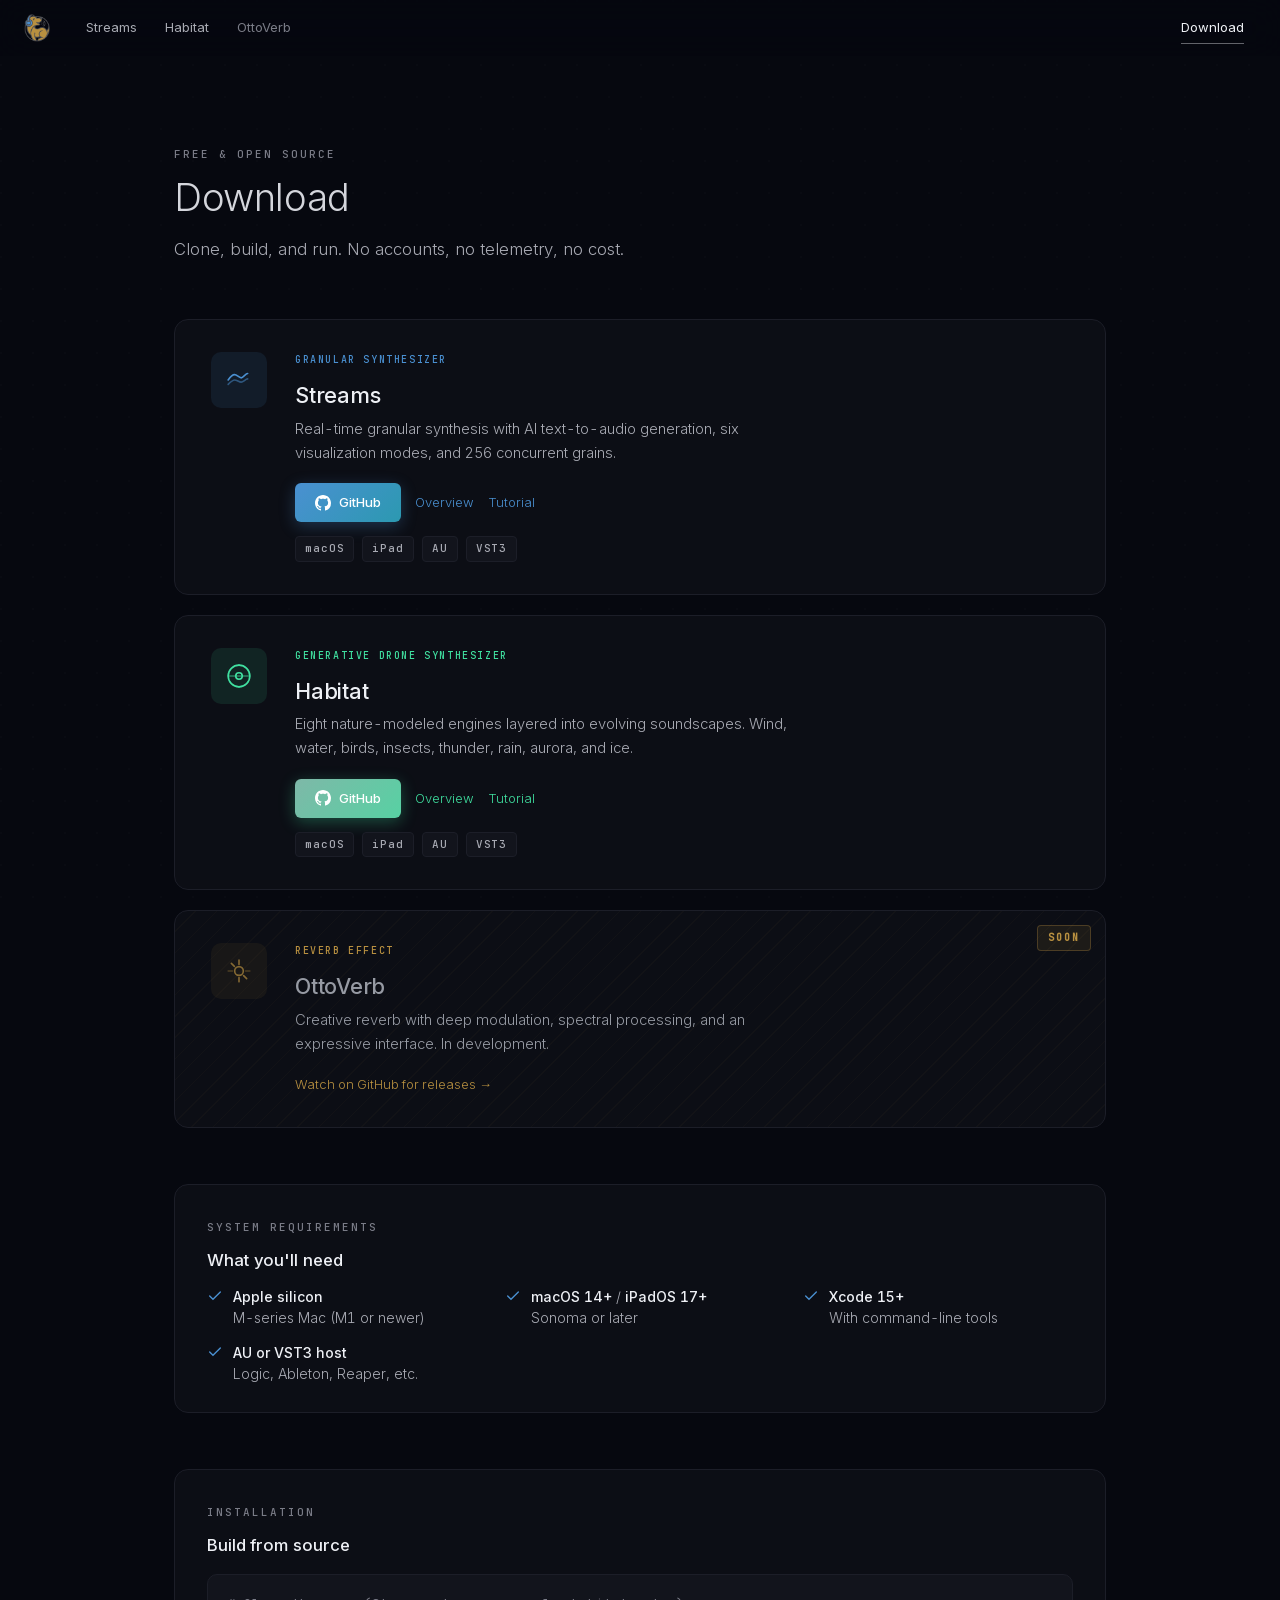
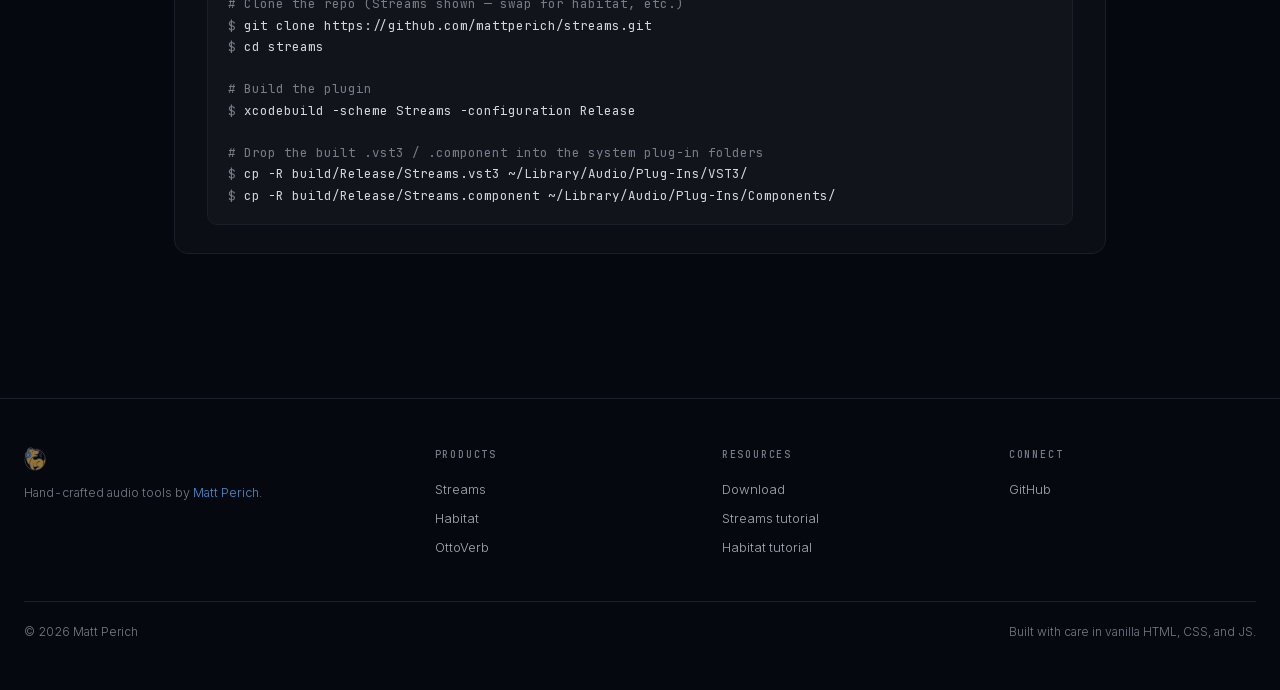
==== download.html @ bbe9a0de "Wire up Netlify deploy: config, sitemap, canonical URLs - netlify.toml: publish from repo root, no b" ====
<!DOCTYPE html>
<html lang="en">
<head>
<meta charset="UTF-8">
<meta name="viewport" content="width=device-width, initial-scale=1.0">
<title>Download — Otto Engineering</title>
<meta name="description" content="Download Streams, Habitat, and OttoVerb. Free and open source instruments and effects for macOS, iPad, AU, and VST3.">
<link rel="icon" type="image/svg+xml" href="otto-favicon.svg">
<meta name="theme-color" content="#06080f">
<link rel="canonical" href="https://ottoengineering.xyz/download">
<meta property="og:type" content="website">
<meta property="og:url" content="https://ottoengineering.xyz/download">
<meta property="og:site_name" content="Otto Engineering">
<meta property="og:title" content="Download — Otto Engineering">
<meta property="og:description" content="Free and open source. Clone, build, and run. Streams, Habitat, and OttoVerb for macOS, iPad, AU, and VST3.">
<meta property="og:image" content="https://ottoengineering.xyz/otto-logo.png">
<meta name="twitter:card" content="summary_large_image">
<meta name="twitter:title" content="Download — Otto Engineering">
<meta name="twitter:description" content="Free and open source. Clone, build, and run.">
<meta name="twitter:image" content="https://ottoengineering.xyz/otto-logo.png">
<link rel="preload" href="fonts/inter-latin-var.woff2" as="font" type="font/woff2" crossorigin>
<link rel="stylesheet" href="fonts.css">
<link rel="stylesheet" href="shared.css">
<style>
.download-section {
  padding: 140px 24px 80px;
  max-width: 980px;
  margin: 0 auto;
}

.download-grid {
  display: flex;
  flex-direction: column;
  gap: 20px;
  margin-top: 56px;
}

.download-card {
  position: relative;
  background: var(--surface);
  border: 1px solid var(--border);
  border-radius: var(--radius-lg);
  padding: 32px 36px;
  display: flex;
  align-items: flex-start;
  gap: 28px;
  transition: transform var(--dur-med) var(--ease-standard),
              border-color var(--dur-med) var(--ease-standard),
              box-shadow var(--dur-med) var(--ease-standard);
  overflow: hidden;
}

.download-card::before {
  content: '';
  position: absolute;
  inset: 0;
  border-radius: inherit;
  padding: 1px;
  background: linear-gradient(135deg, var(--dl-accent-dim, transparent), transparent 60%);
  -webkit-mask: linear-gradient(#000 0 0) content-box, linear-gradient(#000 0 0);
  -webkit-mask-composite: xor;
          mask-composite: exclude;
  opacity: 0;
  transition: opacity var(--dur-med) var(--ease-standard);
  pointer-events: none;
}

.download-card:hover:not(.coming-soon) {
  transform: translateY(-3px);
  border-color: var(--dl-accent-dim, rgba(74,144,209,0.3));
  box-shadow: 0 24px 60px -24px var(--dl-accent-dim, rgba(74,144,209,0.3));
}

.download-card:hover:not(.coming-soon)::before { opacity: 1; }

.download-card.streams  { --dl-accent: var(--streams);  --dl-accent-dim: var(--streams-dim);  --dl-accent-bg: var(--streams-soft);  --dl-btn-bg: linear-gradient(135deg, #4a90d1, #1a9e9e); }
.download-card.habitat  { --dl-accent: var(--habitat);  --dl-accent-dim: var(--habitat-dim);  --dl-accent-bg: var(--habitat-soft);  --dl-btn-bg: linear-gradient(135deg, #7eb8a8, #40e0a0); }
.download-card.ottoverb { --dl-accent: var(--ottoverb); --dl-accent-dim: var(--ottoverb-dim); --dl-accent-bg: var(--ottoverb-soft); --dl-btn-bg: linear-gradient(135deg, #b89040, #c8864a); }

.download-icon {
  width: 56px;
  height: 56px;
  border-radius: var(--radius-md);
  display: flex;
  align-items: center;
  justify-content: center;
  flex-shrink: 0;
  background: var(--dl-accent-bg, rgba(74,144,209,0.1));
  color: var(--dl-accent, var(--accent));
  transition: transform var(--dur-med) var(--ease-spring);
}

.download-card:hover:not(.coming-soon) .download-icon {
  transform: rotate(-4deg) scale(1.04);
}

.download-body {
  flex: 1;
  min-width: 0;
}

.download-body h3 {
  font-size: 1.35rem;
  font-weight: 500;
  color: var(--text-strong);
  margin-bottom: 4px;
  letter-spacing: -0.01em;
}

.download-body .app-type {
  font-family: 'JetBrains Mono', monospace;
  font-size: 10px;
  font-weight: 500;
  letter-spacing: 0.16em;
  text-transform: uppercase;
  color: var(--dl-accent, var(--accent));
  margin-bottom: 10px;
}

.download-body p {
  font-size: 0.92rem;
  color: var(--text-body);
  line-height: 1.65;
  margin-bottom: 18px;
  max-width: 58ch;
}

.download-links {
  display: flex;
  gap: 14px;
  flex-wrap: wrap;
  align-items: center;
}

.download-btn {
  display: inline-flex;
  align-items: center;
  gap: 8px;
  padding: 9px 20px;
  font-size: 13px;
  font-weight: 500;
  color: #fff;
  background: var(--dl-btn-bg, linear-gradient(135deg, var(--accent), var(--teal)));
  background-size: 180% 100%;
  background-position: 0% 0%;
  border: none;
  border-radius: var(--radius-sm);
  text-decoration: none;
  transition: transform var(--dur-fast) var(--ease-spring),
              background-position var(--dur-med) var(--ease-standard),
              box-shadow var(--dur-med) var(--ease-standard);
  box-shadow: 0 4px 16px var(--dl-accent-dim, var(--accent-glow));
}

.download-btn:hover {
  transform: translateY(-2px);
  background-position: 100% 0%;
  box-shadow: 0 8px 24px var(--dl-accent-dim, var(--accent-glow));
  text-decoration: none;
}

.download-btn:active { transform: translateY(0) scale(0.98); }

.download-btn svg {
  width: 16px;
  height: 16px;
  fill: currentColor;
}

.download-link {
  font-size: 13px;
  color: var(--dl-accent, var(--accent));
  text-decoration: none;
  position: relative;
  transition: color var(--dur-fast) var(--ease-standard);
}

.download-link::after {
  content: '';
  position: absolute;
  left: 0; right: 100%;
  bottom: -2px;
  height: 1px;
  background: currentColor;
  transition: right var(--dur-med) var(--ease-standard);
}

.download-link:hover { color: var(--text-heading); text-decoration: none; }
.download-link:hover::after { right: 0; }

.download-platforms {
  display: flex;
  gap: 8px;
  margin-top: 14px;
  flex-wrap: wrap;
}

.platform-tag {
  font-family: 'JetBrains Mono', monospace;
  font-size: 11px;
  font-weight: 500;
  letter-spacing: 0.08em;
  color: var(--text-body);
  background: var(--surface2);
  border: 1px solid var(--border);
  border-radius: 4px;
  padding: 3px 9px;
  transition: color var(--dur-fast), border-color var(--dur-fast), background var(--dur-fast);
}

.platform-tag:hover {
  color: var(--dl-accent, var(--text-strong));
  border-color: var(--dl-accent-dim, var(--border-strong));
  background: var(--dl-accent-bg);
}

/* Coming-soon treatment: diagonal stripes instead of flat opacity */
.download-card.coming-soon {
  background:
    var(--surface),
    repeating-linear-gradient(135deg, transparent 0 14px, rgba(184,144,64,0.04) 14px 15px);
  background:
    repeating-linear-gradient(135deg, transparent 0 14px, rgba(184,144,64,0.035) 14px 15px),
    var(--surface);
}

.download-card.coming-soon .download-body h3,
.download-card.coming-soon .download-body p { color: var(--text); }
.download-card.coming-soon .download-icon { opacity: 0.7; }

.soon-ribbon {
  position: absolute;
  top: 14px;
  right: 14px;
  font-family: 'JetBrains Mono', monospace;
  font-size: 10px;
  font-weight: 600;
  letter-spacing: 0.2em;
  color: var(--ottoverb);
  background: var(--ottoverb-soft);
  border: 1px solid var(--ottoverb-dim);
  border-radius: 4px;
  padding: 4px 10px;
}

/* System requirements + install sections */
.dl-callout {
  margin-top: 56px;
  padding: 28px 32px;
  background: var(--surface);
  border: 1px solid var(--border);
  border-radius: var(--radius-lg);
}

.dl-callout h2 {
  font-size: 1.05rem;
  font-weight: 500;
  color: var(--text-strong);
  margin-bottom: 12px;
  letter-spacing: -0.005em;
}

.dl-callout .eyebrow { margin-bottom: 10px; }

.req-list {
  display: grid;
  grid-template-columns: repeat(auto-fit, minmax(220px, 1fr));
  gap: 14px 28px;
  margin-top: 4px;
}

.req-item {
  display: flex;
  align-items: flex-start;
  gap: 10px;
  font-size: 0.88rem;
  color: var(--text-body);
  line-height: 1.5;
}

.req-item svg { flex-shrink: 0; width: 16px; height: 16px; margin-top: 2px; color: var(--accent); }
.req-item strong { color: var(--text-strong); font-weight: 500; }

.install-block {
  margin-top: 16px;
  font-family: 'JetBrains Mono', monospace;
  font-size: 12.5px;
  line-height: 1.7;
  color: var(--text-body);
  background: var(--surface2);
  border: 1px solid var(--border);
  border-radius: var(--radius-md);
  padding: 18px 20px;
  overflow-x: auto;
}

.install-block .prompt { color: var(--text-dim); user-select: none; }
.install-block .cmd { color: var(--text-heading); }
.install-block .comment { color: var(--text-dim); }

@media (max-width: 640px) {
  .download-section { padding: 110px 20px 64px; }
  .download-card { flex-direction: column; gap: 16px; padding: 24px; }
  .download-card:hover:not(.coming-soon) .download-icon { transform: none; }
  .soon-ribbon { top: 12px; right: 12px; font-size: 9px; }
  .dl-callout { padding: 22px 20px; }
}
</style>
</head>
<body>

<svg xmlns="http://www.w3.org/2000/svg" style="display:none" aria-hidden="true"><symbol id="github" viewBox="0 0 16 16"><path fill="currentColor" d="M8 0C3.58 0 0 3.58 0 8c0 3.54 2.29 6.53 5.47 7.59.4.07.55-.17.55-.38 0-.19-.01-.82-.01-1.49-2.01.37-2.53-.49-2.69-.94-.09-.23-.48-.94-.82-1.13-.28-.15-.68-.52-.01-.53.63-.01 1.08.58 1.23.82.72 1.21 1.87.87 2.33.66.07-.52.28-.87.51-1.07-1.78-.2-3.64-.89-3.64-3.95 0-.87.31-1.59.82-2.15-.08-.2-.36-1.02.08-2.12 0 0 .67-.21 2.2.82.64-.18 1.32-.27 2-.27.68 0 1.36.09 2 .27 1.53-1.04 2.2-.82 2.2-.82.44 1.1.16 1.92.08 2.12.51.56.82 1.27.82 2.15 0 3.07-1.87 3.75-3.65 3.95.29.25.54.73.54 1.48 0 1.07-.01 1.93-.01 2.2 0 .21.15.46.55.38A8.013 8.013 0 0016 8c0-4.42-3.58-8-8-8z"/></symbol></svg>

<a class="skip-link" href="#main">Skip to content</a>

<nav class="site-nav" aria-label="Primary">
  <a href="index.html" class="logo" aria-label="Otto Engineering home"><img src="otto-logo.png" alt=""></a>
  <div class="nav-links">
    <a href="streams-index.html">Streams</a>
    <a href="habitat-index.html">Habitat</a>
    <a href="#" tabindex="-1" aria-disabled="true">OttoVerb</a>
  </div>
  <div class="nav-right">
    <a href="download.html" class="active">Download</a>
  </div>
</nav>

<main id="main">

<div class="download-section">
  <span class="eyebrow reveal">Free &amp; open source</span>
  <h1 class="section-title reveal">Download</h1>
  <p class="section-desc reveal">Clone, build, and run. No accounts, no telemetry, no cost.</p>

  <div class="download-grid reveal reveal-stagger">

    <div class="download-card streams">
      <div class="download-icon">
        <svg width="26" height="26" viewBox="0 0 24 24" fill="none" stroke="currentColor" stroke-width="1.5" stroke-linecap="round"><path d="M2 12c2-3 4-5 6-5s4 3 6 3 4-4 6-4"/><path d="M2 16c2-2 4-4 6-4s4 2 6 2 4-3 6-3" opacity="0.5"/></svg>
      </div>
      <div class="download-body">
        <div class="app-type">Granular Synthesizer</div>
        <h3>Streams</h3>
        <p>Real-time granular synthesis with AI text-to-audio generation, six visualization modes, and 256 concurrent grains.</p>
        <div class="download-links">
          <a href="https://github.com/mattperich/streams" class="download-btn" rel="noopener">
            <svg viewBox="0 0 16 16" aria-hidden="true"><use href="#github"/></svg>
            GitHub
          </a>
          <a href="streams-index.html" class="download-link">Overview</a>
          <a href="streams-tutorial.html" class="download-link">Tutorial</a>
        </div>
        <div class="download-platforms">
          <span class="platform-tag" title="macOS 14 or later">macOS</span>
          <span class="platform-tag" title="iPadOS 17 or later">iPad</span>
          <span class="platform-tag" title="Audio Unit v3">AU</span>
          <span class="platform-tag" title="VST3 plug-in format">VST3</span>
        </div>
      </div>
    </div>

    <div class="download-card habitat">
      <div class="download-icon">
        <svg width="26" height="26" viewBox="0 0 24 24" fill="none" stroke="currentColor" stroke-width="1.5" stroke-linecap="round"><circle cx="12" cy="12" r="3"/><path d="M12 2a10 10 0 0 1 0 20"/><path d="M12 2a10 10 0 0 0 0 20"/><path d="M2 12h20" opacity="0.5"/></svg>
      </div>
      <div class="download-body">
        <div class="app-type">Generative Drone Synthesizer</div>
        <h3>Habitat</h3>
        <p>Eight nature-modeled engines layered into evolving soundscapes. Wind, water, birds, insects, thunder, rain, aurora, and ice.</p>
        <div class="download-links">
          <a href="https://github.com/mattperich/habitat" class="download-btn" rel="noopener">
            <svg viewBox="0 0 16 16" aria-hidden="true"><use href="#github"/></svg>
            GitHub
          </a>
          <a href="habitat-index.html" class="download-link">Overview</a>
          <a href="habitat-tutorial.html" class="download-link">Tutorial</a>
        </div>
        <div class="download-platforms">
          <span class="platform-tag" title="macOS 14 or later">macOS</span>
          <span class="platform-tag" title="iPadOS 17 or later">iPad</span>
          <span class="platform-tag" title="Audio Unit v3">AU</span>
          <span class="platform-tag" title="VST3 plug-in format">VST3</span>
        </div>
      </div>
    </div>

    <div class="download-card ottoverb coming-soon">
      <span class="soon-ribbon">SOON</span>
      <div class="download-icon">
        <svg width="26" height="26" viewBox="0 0 24 24" fill="none" stroke="currentColor" stroke-width="1.5" stroke-linecap="round"><path d="M12 2v4M12 18v4"/><path d="M4.93 4.93l2.83 2.83M16.24 16.24l2.83 2.83"/><path d="M2 12h4M18 12h4" opacity="0.5"/><circle cx="12" cy="12" r="4"/></svg>
      </div>
      <div class="download-body">
        <div class="app-type">Reverb Effect</div>
        <h3>OttoVerb</h3>
        <p>Creative reverb with deep modulation, spectral processing, and an expressive interface. In development.</p>
        <div class="download-links">
          <a href="https://github.com/mattperich" class="download-link" rel="noopener">Watch on GitHub for releases →</a>
        </div>
      </div>
    </div>

  </div>

  <div class="dl-callout reveal">
    <span class="eyebrow">System requirements</span>
    <h2>What you'll need</h2>
    <div class="req-list">
      <div class="req-item">
        <svg viewBox="0 0 24 24" fill="none" stroke="currentColor" stroke-width="2" stroke-linecap="round"><path d="M20 6 9 17l-5-5"/></svg>
        <div><strong>Apple silicon</strong><br>M-series Mac (M1 or newer)</div>
      </div>
      <div class="req-item">
        <svg viewBox="0 0 24 24" fill="none" stroke="currentColor" stroke-width="2" stroke-linecap="round"><path d="M20 6 9 17l-5-5"/></svg>
        <div><strong>macOS 14+</strong> / <strong>iPadOS 17+</strong><br>Sonoma or later</div>
      </div>
      <div class="req-item">
        <svg viewBox="0 0 24 24" fill="none" stroke="currentColor" stroke-width="2" stroke-linecap="round"><path d="M20 6 9 17l-5-5"/></svg>
        <div><strong>Xcode 15+</strong><br>With command-line tools</div>
      </div>
      <div class="req-item">
        <svg viewBox="0 0 24 24" fill="none" stroke="currentColor" stroke-width="2" stroke-linecap="round"><path d="M20 6 9 17l-5-5"/></svg>
        <div><strong>AU or VST3 host</strong><br>Logic, Ableton, Reaper, etc.</div>
      </div>
    </div>
  </div>

  <div class="dl-callout reveal">
    <span class="eyebrow">Installation</span>
    <h2>Build from source</h2>
    <div class="install-block">
      <div><span class="comment"># Clone the repo (Streams shown — swap for habitat, etc.)</span></div>
      <div><span class="prompt">$ </span><span class="cmd">git clone https://github.com/mattperich/streams.git</span></div>
      <div><span class="prompt">$ </span><span class="cmd">cd streams</span></div>
      <div>&nbsp;</div>
      <div><span class="comment"># Build the plugin</span></div>
      <div><span class="prompt">$ </span><span class="cmd">xcodebuild -scheme Streams -configuration Release</span></div>
      <div>&nbsp;</div>
      <div><span class="comment"># Drop the built .vst3 / .component into the system plug-in folders</span></div>
      <div><span class="prompt">$ </span><span class="cmd">cp -R build/Release/Streams.vst3 ~/Library/Audio/Plug-Ins/VST3/</span></div>
      <div><span class="prompt">$ </span><span class="cmd">cp -R build/Release/Streams.component ~/Library/Audio/Plug-Ins/Components/</span></div>
    </div>
  </div>
</div>

</main>

<footer class="site-footer">
  <div class="footer-inner">
    <div class="footer-brand">
      <a href="index.html" class="footer-logo" aria-label="Otto Engineering home"><img src="otto-logo.png" alt="" loading="lazy"></a>
      <p>Hand-crafted audio tools by <a href="https://github.com/mattperich" rel="noopener">Matt Perich</a>.</p>
    </div>
    <div class="footer-col">
      <h4>Products</h4>
      <a href="streams-index.html">Streams</a>
      <a href="habitat-index.html">Habitat</a>
      <a href="#" tabindex="-1" aria-disabled="true">OttoVerb</a>
    </div>
    <div class="footer-col">
      <h4>Resources</h4>
      <a href="download.html">Download</a>
      <a href="streams-tutorial.html">Streams tutorial</a>
      <a href="habitat-tutorial.html">Habitat tutorial</a>
    </div>
    <div class="footer-col">
      <h4>Connect</h4>
      <a href="https://github.com/mattperich" rel="noopener">GitHub</a>
    </div>
  </div>
  <div class="footer-bottom">
    <span>&copy; <span id="year"></span> Matt Perich</span>
    <span>Built with care in vanilla HTML, CSS, and JS.</span>
  </div>
</footer>

<script src="site.js" defer></script>
</body>
</html>
---- fonts.css ----
/* Self-hosted font subsets (latin). Variable fonts — one file per family. */

@font-face {
  font-family: 'Inter';
  font-style: normal;
  font-weight: 300 700;
  font-display: swap;
  src: url('fonts/inter-latin-var.woff2') format('woff2');
  unicode-range: U+0000-00FF, U+0131, U+0152-0153, U+02BB-02BC, U+02C6, U+02DA, U+02DC, U+0304, U+0308, U+0329, U+2000-206F, U+20AC, U+2122, U+2191, U+2193, U+2212, U+2215, U+FEFF, U+FFFD;
}

@font-face {
  font-family: 'JetBrains Mono';
  font-style: normal;
  font-weight: 400 500;
  font-display: swap;
  src: url('fonts/jetbrainsmono-latin-var.woff2') format('woff2');
  unicode-range: U+0000-00FF, U+0131, U+0152-0153, U+02BB-02BC, U+02C6, U+02DA, U+02DC, U+0304, U+0308, U+0329, U+2000-206F, U+20AC, U+2122, U+2191, U+2193, U+2212, U+2215, U+FEFF, U+FFFD;
}
---- shared.css ----
/* ═══════════════════════════════════════════════════════════
   Otto Engineering — Shared Design System
   ═══════════════════════════════════════════════════════════ */

*, *::before, *::after { margin: 0; padding: 0; box-sizing: border-box; }

:root {
  /* Surfaces & background */
  --bg:             #06080f;
  --surface:        #0c0e15;
  --surface-raised: #11131c;
  --surface2:       #12141c;
  --border:         #1c1e28;
  --border-strong:  #2a2d3a;
  --border-focus:   #6ea8dc;

  /* Text — tuned for WCAG AA against --bg */
  --text-strong:   #eef0f5;   /* hero text, marquee numbers */
  --text-heading:  #d4d6dc;   /* h1–h4 */
  --text-body:     #a8aab3;   /* paragraphs, nav */
  --text:          #969aa3;   /* secondary text (AA on --bg) */
  --text-dim:      #7a7c87;   /* metadata, captions (AA on --bg) */

  /* Brand accents (preserved) */
  --accent:        #4a90d1;
  --accent-glow:   rgba(74, 144, 209, 0.28);
  --accent-soft:   rgba(74, 144, 209, 0.10);
  --teal:          #1a9e9e;
  --teal-glow:     rgba(26, 158, 158, 0.22);
  --warm:          #c8864a;
  --warm-glow:     rgba(200, 134, 74, 0.18);
  --amber:         #b89040;
  --amber-glow:    rgba(184, 144, 64, 0.18);
  --red:           #c84646;
  --red-glow:      rgba(200, 70, 70, 0.18);

  /* Per-app accents (consumed by pages) */
  --streams:       #4a90d1;
  --streams-dim:   rgba(74, 144, 209, 0.30);
  --streams-soft:  rgba(74, 144, 209, 0.10);
  --habitat:       #40e0a0;
  --habitat-dim:   rgba(64, 224, 160, 0.30);
  --habitat-soft:  rgba(64, 224, 160, 0.10);
  --ottoverb:      #b89040;
  --ottoverb-dim:  rgba(184, 144, 64, 0.30);
  --ottoverb-soft: rgba(184, 144, 64, 0.10);

  /* Spacing scale */
  --space-1:   4px;
  --space-2:   8px;
  --space-3:  12px;
  --space-4:  16px;
  --space-5:  20px;
  --space-6:  24px;
  --space-8:  32px;
  --space-10: 40px;
  --space-12: 48px;
  --space-16: 64px;
  --space-20: 80px;
  --space-24: 96px;
  --space-32: 128px;

  /* Radius */
  --radius-sm: 6px;
  --radius-md: 10px;
  --radius-lg: 14px;
  --radius-xl: 20px;
  --radius-pill: 999px;

  /* Shadows */
  --shadow-sm: 0 1px 2px rgba(0, 0, 0, 0.35);
  --shadow-lg: 0 12px 36px rgba(0, 0, 0, 0.55);

  /* Motion */
  --ease-standard: cubic-bezier(0.16, 1, 0.3, 1);
  --ease-spring:   cubic-bezier(0.34, 1.56, 0.64, 1);
  --ease-out:      cubic-bezier(0.22, 1, 0.36, 1);
  --ease-in-out:   cubic-bezier(0.65, 0, 0.35, 1);
  --dur-fast:   180ms;
  --dur-med:    320ms;
  --dur-slow:   560ms;

  /* Typography scale */
  --fs-xs:   clamp(0.72rem, 0.70rem + 0.1vw, 0.78rem);
  --fs-sm:   clamp(0.82rem, 0.78rem + 0.2vw, 0.92rem);
  --fs-base: clamp(0.95rem, 0.90rem + 0.25vw, 1.05rem);
  --fs-2xl:  clamp(1.6rem, 1.30rem + 1.5vw, 2.4rem);
  --fs-4xl:  clamp(3rem, 2.20rem + 4vw, 6rem);

  /* Layout */
  --container-max: 1240px;
}

html {
  color-scheme: dark;
  scroll-behavior: smooth;
  -webkit-font-smoothing: antialiased;
  text-rendering: optimizeLegibility;
}

body {
  font-family: 'Inter', -apple-system, BlinkMacSystemFont, sans-serif;
  font-feature-settings: "ss01", "cv11", "tnum";
  background: var(--bg);
  color: var(--text-body);
  line-height: 1.6;
  font-weight: 300;
  overflow-x: hidden;
  min-height: 100vh;
}

/* Subtle texture — faint grid of dots that sits beneath content,
   adds just enough surface texture to avoid feeling flat. */
body::before {
  content: "";
  position: fixed;
  inset: 0;
  background-image: radial-gradient(circle at 1px 1px, rgba(255, 255, 255, 0.015) 1px, transparent 0);
  background-size: 32px 32px;
  pointer-events: none;
  z-index: 0;
}

::selection {
  background: var(--accent-glow);
  color: var(--text-strong);
}

a {
  color: var(--accent);
  text-decoration: none;
  transition: color var(--dur-fast) var(--ease-standard);
}
@media (hover: hover) {
  a:hover { text-decoration: underline; }
}

:focus { outline: none; }
:focus-visible {
  outline: 2px solid var(--border-focus);
  outline-offset: 3px;
  border-radius: 4px;
}

img, svg { display: block; max-width: 100%; }

button {
  appearance: none;
  -webkit-appearance: none;
  background: none;
  border: 0;
  color: inherit;
  font: inherit;
  padding: 0;
  cursor: pointer;
}

/* ── Skip link ───────────────────────────────────────────── */

.skip-link {
  position: fixed;
  top: -100px;
  left: 16px;
  z-index: 200;
  padding: 10px 18px;
  background: var(--surface-raised);
  color: var(--text-strong);
  border: 1px solid var(--border-strong);
  border-radius: var(--radius-md);
  font-size: var(--fs-sm);
  transition: top var(--dur-fast) var(--ease-standard);
  text-decoration: none;
}
.skip-link:focus-visible {
  top: 12px;
  text-decoration: none;
}

/* ── Site Nav ────────────────────────────────────────────── */

.site-nav {
  position: fixed;
  top: 0; left: 0; right: 0;
  height: 56px;
  z-index: 100;
  background: rgba(6, 8, 15, 0.72);
  backdrop-filter: blur(16px) saturate(1.4);
  -webkit-backdrop-filter: blur(16px) saturate(1.4);
  border-bottom: 1px solid transparent;
  padding: 0 24px;
  display: flex;
  align-items: center;
  gap: 24px;
  transition: background var(--dur-med) var(--ease-standard),
              border-color var(--dur-med) var(--ease-standard);
}

.site-nav.scrolled {
  background: rgba(6, 8, 15, 0.88);
  border-bottom-color: var(--border);
}

.site-nav .logo {
  display: flex;
  align-items: center;
  text-decoration: none;
  transition: filter var(--dur-med) var(--ease-standard),
              transform var(--dur-med) var(--ease-spring);
}

.site-nav .logo img {
  height: 28px;
  width: auto;
}

.site-nav .logo:hover {
  filter: drop-shadow(0 0 14px var(--accent-glow));
  transform: scale(1.04);
}

.site-nav .nav-links {
  display: flex;
  align-items: center;
  gap: 4px;
}

.site-nav .nav-links a,
.site-nav .nav-right a {
  font-size: 13px;
  font-weight: 400;
  color: var(--text-body);
  text-decoration: none;
  padding: 8px 12px;
  border-radius: var(--radius-sm);
  position: relative;
  transition: color var(--dur-fast) var(--ease-standard),
              background var(--dur-fast) var(--ease-standard);
}

.site-nav .nav-links a:hover,
.site-nav .nav-right a:hover {
  color: var(--text-strong);
  background: rgba(255, 255, 255, 0.03);
  text-decoration: none;
}

.site-nav .nav-links a.active,
.site-nav .nav-right a.active {
  color: var(--text-strong);
}

.site-nav .nav-links a.active::after,
.site-nav .nav-right a.active::after {
  content: "";
  position: absolute;
  left: 12px;
  right: 12px;
  bottom: 2px;
  height: 1px;
  background: currentColor;
  opacity: 0.4;
}

.site-nav a[aria-disabled="true"],
.site-footer a[aria-disabled="true"] {
  color: var(--text-dim);
  pointer-events: none;
  cursor: default;
}

.site-nav .nav-right {
  display: flex;
  align-items: center;
  gap: 4px;
  margin-left: auto;
}

/* ── Section Layout ──────────────────────────────────────── */

section {
  padding: var(--space-24) var(--space-6);
  max-width: var(--container-max);
  margin: 0 auto;
  position: relative;
  z-index: 1;
}

.section-title {
  font-size: var(--fs-2xl);
  font-weight: 300;
  color: var(--text-heading);
  letter-spacing: -0.01em;
  margin-bottom: var(--space-4);
  line-height: 1.12;
}

.section-desc {
  font-size: var(--fs-base);
  color: var(--text-body);
  max-width: 640px;
  line-height: 1.7;
  font-weight: 300;
}

/* Eyebrow / kicker above section titles */
.eyebrow {
  font-family: 'JetBrains Mono', monospace;
  font-size: 11px;
  font-weight: 500;
  letter-spacing: 0.18em;
  text-transform: uppercase;
  color: var(--text-dim);
  margin-bottom: var(--space-3);
  display: inline-block;
}

/* ── Buttons ─────────────────────────────────────────────── */

.btn-primary,
.btn-ghost {
  display: inline-flex;
  align-items: center;
  gap: 10px;
  padding: 14px 28px;
  font-weight: 500;
  font-size: 14px;
  letter-spacing: 0.01em;
  border: none;
  border-radius: var(--radius-md);
  cursor: pointer;
  text-decoration: none;
  position: relative;
  transition: transform var(--dur-med) var(--ease-spring),
              box-shadow var(--dur-med) var(--ease-standard),
              background-position var(--dur-slow) var(--ease-standard);
  will-change: transform;
}

.btn-primary {
  color: #fff;
  background: linear-gradient(135deg, var(--accent) 0%, var(--teal) 50%, var(--accent) 100%);
  background-size: 200% 100%;
  background-position: 0% 50%;
  box-shadow: 0 6px 24px var(--accent-glow), inset 0 1px 0 rgba(255, 255, 255, 0.12);
}

.btn-primary:hover {
  transform: translateY(-2px);
  box-shadow: 0 12px 40px var(--accent-glow), inset 0 1px 0 rgba(255, 255, 255, 0.18);
  background-position: 100% 50%;
  text-decoration: none;
}

.btn-primary:active {
  transform: translateY(0) scale(0.98);
  transition-duration: 80ms;
}

.btn-primary svg {
  width: 16px;
  height: 16px;
  fill: currentColor;
  transition: transform var(--dur-fast) var(--ease-spring);
}

.btn-primary:hover svg { transform: translateX(2px); }

.btn-ghost {
  color: var(--text-heading);
  background: transparent;
  border: 1px solid var(--border-strong);
}

.btn-ghost:hover {
  color: var(--text-strong);
  border-color: var(--text-body);
  background: rgba(255, 255, 255, 0.02);
  transform: translateY(-1px);
  text-decoration: none;
}

.btn-ghost:active { transform: translateY(0) scale(0.98); }

/* ── Feature Cards ───────────────────────────────────────── */

.feature-card {
  position: relative;
  background: var(--surface);
  border: 1px solid var(--border);
  border-radius: var(--radius-lg);
  padding: 28px;
  transition: border-color var(--dur-med) var(--ease-standard),
              transform var(--dur-med) var(--ease-spring),
              box-shadow var(--dur-med) var(--ease-standard),
              background var(--dur-med) var(--ease-standard);
}

.feature-card::before {
  content: "";
  position: absolute;
  inset: 0;
  border-radius: inherit;
  padding: 1px;
  background: linear-gradient(135deg, var(--accent-soft), transparent 60%);
  -webkit-mask: linear-gradient(#000 0 0) content-box, linear-gradient(#000 0 0);
  -webkit-mask-composite: xor;
          mask-composite: exclude;
  opacity: 0;
  transition: opacity var(--dur-med) var(--ease-standard);
  pointer-events: none;
}

@media (hover: hover) {
  .feature-card:hover {
    border-color: var(--border-strong);
    transform: translateY(-6px);
    background: var(--surface-raised);
    box-shadow: var(--shadow-lg);
  }
  .feature-card:hover::before { opacity: 1; }
}

.feature-card h3 {
  font-size: 1.05rem;
  font-weight: 500;
  color: var(--text-heading);
  margin-bottom: 10px;
  letter-spacing: -0.005em;
}

.feature-card p {
  font-size: 0.90rem;
  color: var(--text-body);
  line-height: 1.65;
}

/* ── Platform / metadata tags ────────────────────────────── */

.tag {
  display: inline-flex;
  align-items: center;
  font-family: 'JetBrains Mono', monospace;
  font-size: 10px;
  font-weight: 500;
  letter-spacing: 0.12em;
  text-transform: uppercase;
  color: var(--text-dim);
  border: 1px solid var(--border);
  border-radius: var(--radius-sm);
  padding: 4px 10px;
  background: rgba(255, 255, 255, 0.02);
}

/* ── Footer ──────────────────────────────────────────────── */

.site-footer {
  position: relative;
  z-index: 1;
  border-top: 1px solid var(--border);
  padding: var(--space-12) var(--space-6);
  margin-top: var(--space-16);
}

.site-footer .footer-inner {
  max-width: var(--container-max);
  margin: 0 auto;
  display: grid;
  grid-template-columns: 1.5fr 1fr 1fr 1fr;
  gap: var(--space-10);
  align-items: start;
}

.site-footer .footer-brand {
  display: flex;
  flex-direction: column;
  align-items: flex-start;
  gap: var(--space-3);
}

.site-footer .footer-brand img {
  height: 24px;
  width: auto;
  opacity: 0.8;
}

.site-footer .footer-logo {
  display: inline-flex;
  align-items: center;
  text-decoration: none;
  transition: filter var(--dur-med) var(--ease-standard);
}

.site-footer .footer-logo img {
  height: 24px;
  width: auto;
  opacity: 0.8;
  transition: opacity var(--dur-med) var(--ease-standard);
}

.site-footer .footer-logo:hover img {
  opacity: 1;
  filter: drop-shadow(0 0 12px var(--accent-glow));
}

.site-footer .footer-brand p {
  font-size: var(--fs-xs);
  color: var(--text-dim);
  line-height: 1.6;
  max-width: 260px;
}

.site-footer .footer-col h4 {
  font-family: 'JetBrains Mono', monospace;
  font-size: 10px;
  font-weight: 500;
  letter-spacing: 0.18em;
  text-transform: uppercase;
  color: var(--text-dim);
  margin-bottom: var(--space-3);
}

.site-footer .footer-col a {
  display: block;
  font-size: 13px;
  color: var(--text-body);
  padding: 4px 0;
  text-decoration: none;
  transition: color var(--dur-fast) var(--ease-standard);
}

.site-footer .footer-col a:hover {
  color: var(--text-strong);
  text-decoration: none;
}

.site-footer .footer-bottom {
  max-width: var(--container-max);
  margin: var(--space-10) auto 0;
  padding-top: var(--space-5);
  border-top: 1px solid var(--border);
  display: flex;
  justify-content: space-between;
  align-items: center;
  font-size: 12px;
  color: var(--text-dim);
  flex-wrap: wrap;
  gap: var(--space-4);
}

.site-footer .footer-bottom a {
  color: var(--text-body);
}

.site-footer .footer-bottom a:hover { color: var(--text-strong); text-decoration: none; }

.site-footer .icon-link {
  display: inline-flex;
  align-items: center;
  justify-content: center;
  width: 32px;
  height: 32px;
  border-radius: var(--radius-md);
  border: 1px solid var(--border);
  color: var(--text-body);
  transition: color var(--dur-fast) var(--ease-standard),
              border-color var(--dur-fast) var(--ease-standard),
              background var(--dur-fast) var(--ease-standard),
              transform var(--dur-fast) var(--ease-standard);
}

.site-footer .icon-link:hover {
  color: var(--text-strong);
  border-color: var(--border-strong);
  background: rgba(255, 255, 255, 0.03);
  transform: translateY(-1px);
  text-decoration: none;
}

.site-footer .icon-link svg {
  width: 16px;
  height: 16px;
  fill: currentColor;
}

/* ── Fade-in Reveal ──────────────────────────────────────── */

.reveal {
  opacity: 0;
  transform: translateY(20px);
  transition: opacity var(--dur-slow) var(--ease-out),
              transform var(--dur-slow) var(--ease-out);
}

.reveal.visible {
  opacity: 1;
  transform: translateY(0);
}

/* Stagger children on cascading reveals. */
.reveal-stagger > * {
  opacity: 0;
  transform: translateY(20px);
  transition: opacity var(--dur-slow) var(--ease-out),
              transform var(--dur-slow) var(--ease-out);
}
.reveal-stagger.visible > *:nth-child(1) { transition-delay: 0ms;   }
.reveal-stagger.visible > *:nth-child(2) { transition-delay: 60ms;  }
.reveal-stagger.visible > *:nth-child(3) { transition-delay: 120ms; }
.reveal-stagger.visible > *:nth-child(4) { transition-delay: 180ms; }
.reveal-stagger.visible > *:nth-child(5) { transition-delay: 240ms; }
.reveal-stagger.visible > *:nth-child(6) { transition-delay: 300ms; }
.reveal-stagger.visible > *:nth-child(7) { transition-delay: 360ms; }
.reveal-stagger.visible > *:nth-child(8) { transition-delay: 420ms; }
.reveal-stagger.visible > * {
  opacity: 1;
  transform: translateY(0);
}

/* ── Scroll indicator (hero bottom chevron) ──────────────── */

.scroll-indicator {
  position: absolute;
  bottom: 32px;
  left: 50%;
  transform: translateX(-50%);
  display: flex;
  flex-direction: column;
  align-items: center;
  gap: 6px;
  color: var(--text-dim);
  font-family: 'JetBrains Mono', monospace;
  font-size: 10px;
  letter-spacing: 0.2em;
  text-transform: uppercase;
  z-index: 3;
  pointer-events: none;
  animation: scroll-fade-in 1.6s var(--ease-out) 0.6s both;
}

.scroll-indicator .chevron {
  width: 14px;
  height: 14px;
  border-right: 1px solid currentColor;
  border-bottom: 1px solid currentColor;
  transform: rotate(45deg);
  animation: scroll-bob 2.4s ease-in-out infinite;
}

@keyframes scroll-fade-in {
  from { opacity: 0; transform: translate(-50%, 10px); }
  to   { opacity: 1; transform: translate(-50%, 0); }
}

@keyframes scroll-bob {
  0%, 100% { transform: rotate(45deg) translate(0, 0); opacity: 0.5; }
  50%      { transform: rotate(45deg) translate(3px, 3px); opacity: 1; }
}

/* Opacity is driven by JS (scroll-linked inline style) for a smooth,
   finger-matched fade. See each page's nav-scroll IIFE. */

/* ── Canvas pause control ────────────────────────────────── */

.canvas-pause {
  position: absolute;
  bottom: 16px;
  right: 16px;
  width: 36px;
  height: 36px;
  border-radius: var(--radius-md);
  border: 1px solid var(--border);
  background: rgba(6, 8, 15, 0.6);
  backdrop-filter: blur(8px);
  color: var(--text-body);
  display: flex;
  align-items: center;
  justify-content: center;
  cursor: pointer;
  opacity: 0;
  visibility: hidden;
  pointer-events: none;
  transition: opacity var(--dur-med) var(--ease-standard),
              visibility 0s linear var(--dur-med),
              color var(--dur-fast) var(--ease-standard),
              transform var(--dur-fast) var(--ease-spring);
  z-index: 3;
}

.hero:hover .canvas-pause,
.canvas-pause:focus-visible {
  opacity: 0.85;
  visibility: visible;
  pointer-events: auto;
  transition-delay: 0s;
}

.canvas-pause:hover {
  color: var(--text-strong);
  transform: scale(1.05);
}

.canvas-pause svg { width: 14px; height: 14px; fill: currentColor; }

/* Off-screen rendering skip was here; removed because Safari briefly paints
   the intrinsic-size placeholder as a white box on cold load. */
.cv-auto { /* intentionally empty — class retained so HTML markup still matches */ }

/* ── Reduced motion ──────────────────────────────────────── */

@media (prefers-reduced-motion: reduce) {
  html { scroll-behavior: auto; }
  *,
  *::before,
  *::after {
    animation-duration: 0.001ms !important;
    animation-iteration-count: 1 !important;
    transition-duration: 0.001ms !important;
    scroll-behavior: auto !important;
  }
  .reveal,
  .reveal-stagger > * {
    opacity: 1 !important;
    transform: none !important;
  }
  .scroll-indicator { display: none; }
}

/* ── Responsive ──────────────────────────────────────────── */

@media (max-width: 1280px) {
  section { padding: var(--space-20) var(--space-6); }
}

@media (max-width: 1024px) {
  section { padding: var(--space-20) var(--space-5); }
  .site-footer .footer-inner { grid-template-columns: 1.5fr 1fr 1fr; }
  .site-footer .footer-inner .footer-col:last-child { grid-column: 1 / -1; }
}

@media (max-width: 768px) {
  section { padding: var(--space-16) var(--space-5); }
  .site-nav {
    height: 52px;
    padding: 0 16px;
    gap: 12px;
  }
  .site-nav .logo img { height: 24px; }
  .site-nav .nav-links { gap: 0; }
  .site-nav .nav-links a,
  .site-nav .nav-right a { font-size: 12px; padding: 10px 12px; }
  .site-footer .footer-inner {
    grid-template-columns: 1fr 1fr;
    gap: var(--space-8);
  }
  .site-footer .footer-brand { grid-column: 1 / -1; }
  .site-footer .footer-bottom { flex-direction: column-reverse; align-items: flex-start; }
}

@media (max-width: 480px) {
  section { padding: var(--space-12) var(--space-4); }
  .site-nav { gap: 8px; padding: 0 12px; }
  .site-nav .nav-links {
    overflow-x: auto;
    scrollbar-width: none;
    -ms-overflow-style: none;
  }
  .site-nav .nav-links::-webkit-scrollbar { display: none; }
  .site-nav .nav-right { gap: 0; }
  .site-nav .nav-right a { padding: 10px 10px; }
  .btn-primary, .btn-ghost { padding: 12px 22px; font-size: 13px; }
  .site-footer { padding: var(--space-10) var(--space-4); }
  .site-footer .footer-inner { grid-template-columns: 1fr; }
}
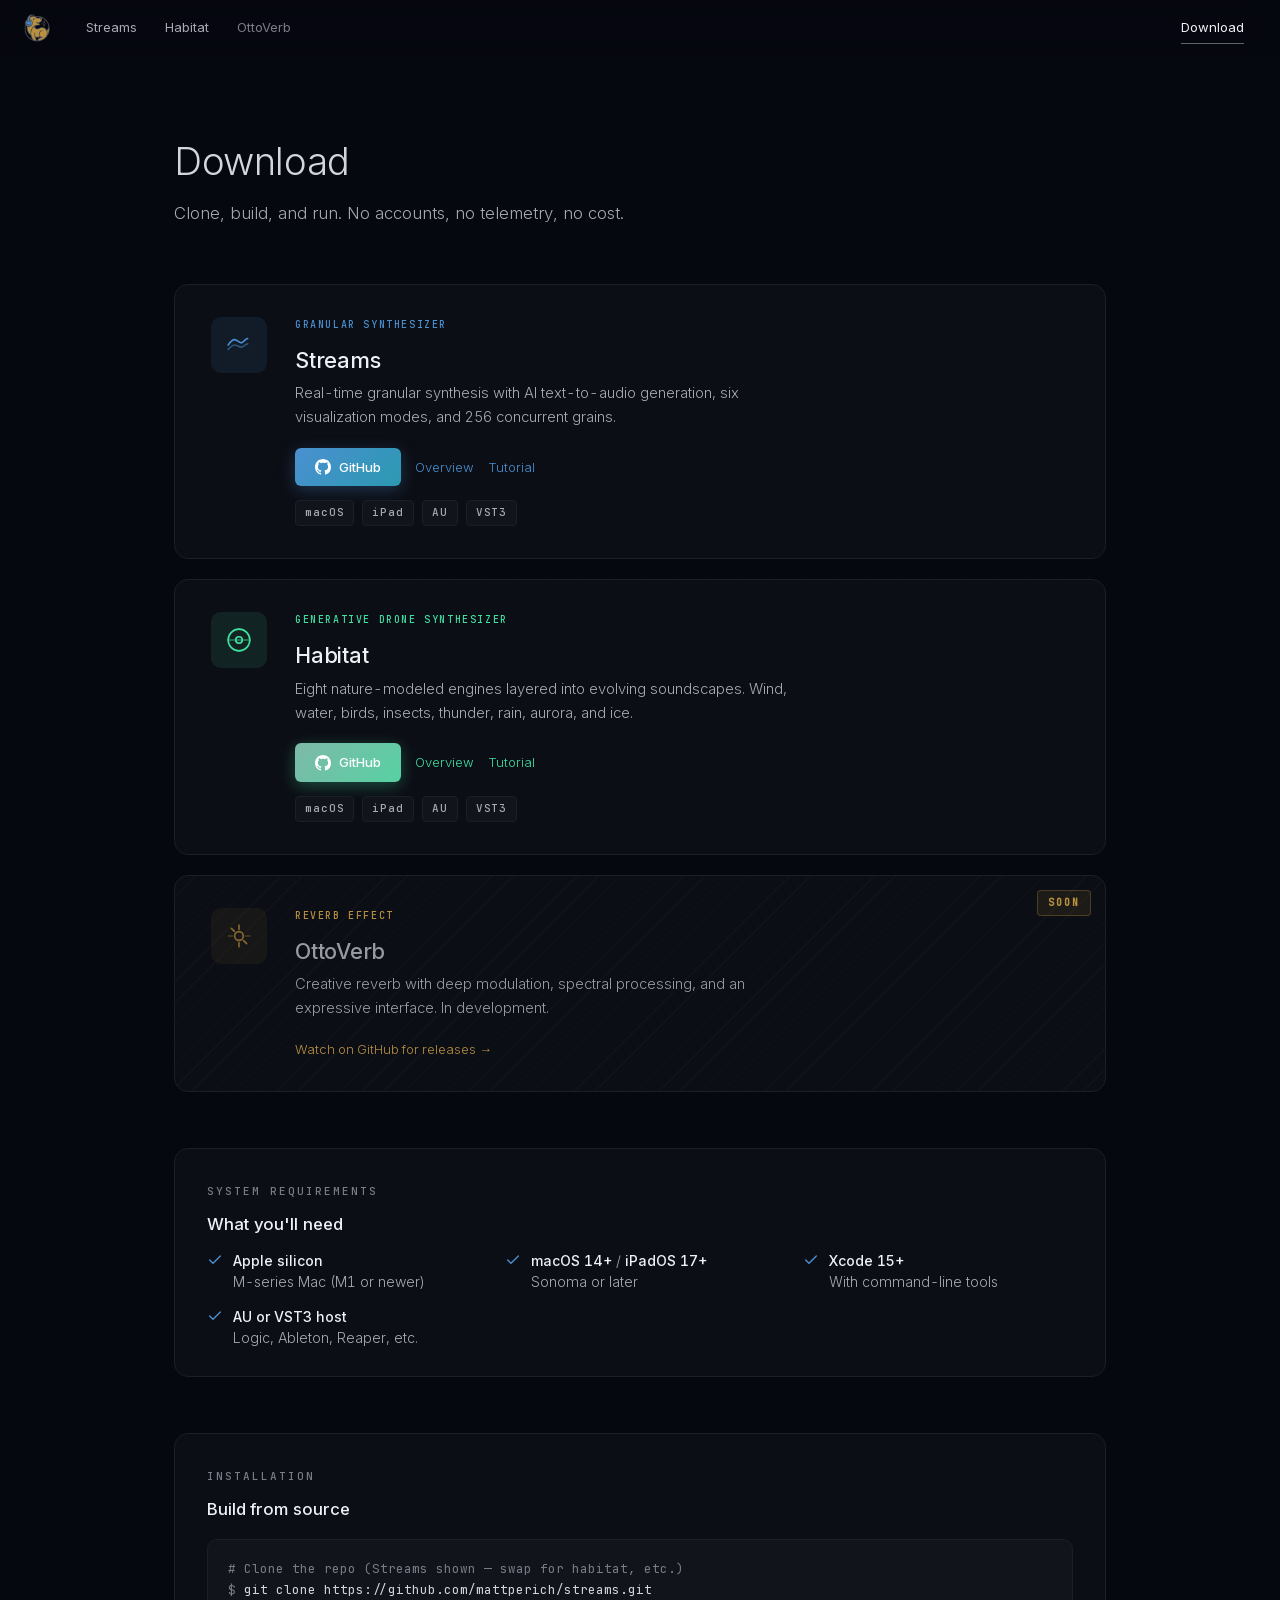
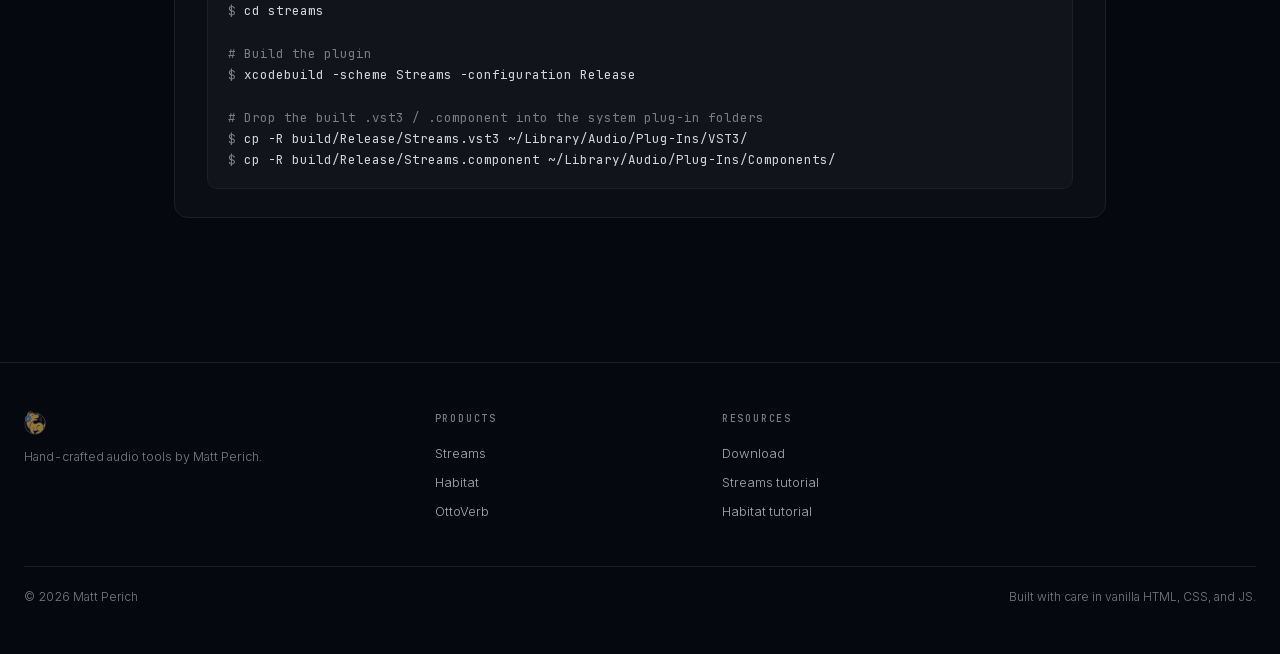
==== commit 4db82e49: "Route code access through download.html only; drop open-source framing Remove every github.com link " ====
--- a/download.html
+++ b/download.html
@@ -4,7 +4,7 @@
 <meta charset="UTF-8">
 <meta name="viewport" content="width=device-width, initial-scale=1.0">
 <title>Download — Otto Engineering</title>
-<meta name="description" content="Download Streams, Habitat, and OttoVerb. Free and open source instruments and effects for macOS, iPad, AU, and VST3.">
+<meta name="description" content="Download Streams, Habitat, and OttoVerb — instruments and effects for macOS, iPad, AU, and VST3.">
 <link rel="icon" type="image/svg+xml" href="otto-favicon.svg">
 <meta name="theme-color" content="#06080f">
 <link rel="canonical" href="https://ottoengineering.xyz/download">
@@ -12,11 +12,11 @@
 <meta property="og:url" content="https://ottoengineering.xyz/download">
 <meta property="og:site_name" content="Otto Engineering">
 <meta property="og:title" content="Download — Otto Engineering">
-<meta property="og:description" content="Free and open source. Clone, build, and run. Streams, Habitat, and OttoVerb for macOS, iPad, AU, and VST3.">
+<meta property="og:description" content="Clone, build, and run. Streams, Habitat, and OttoVerb for macOS, iPad, AU, and VST3.">
 <meta property="og:image" content="https://ottoengineering.xyz/otto-logo.png">
 <meta name="twitter:card" content="summary_large_image">
 <meta name="twitter:title" content="Download — Otto Engineering">
-<meta name="twitter:description" content="Free and open source. Clone, build, and run.">
+<meta name="twitter:description" content="Clone, build, and run.">
 <meta name="twitter:image" content="https://ottoengineering.xyz/otto-logo.png">
 <link rel="preload" href="fonts/inter-latin-var.woff2" as="font" type="font/woff2" crossorigin>
 <link rel="stylesheet" href="fonts.css">
@@ -316,8 +316,8 @@
 <nav class="site-nav" aria-label="Primary">
   <a href="index.html" class="logo" aria-label="Otto Engineering home"><img src="otto-logo.png" alt=""></a>
   <div class="nav-links">
-    <a href="streams-index.html">Streams</a>
-    <a href="habitat-index.html">Habitat</a>
+    <a href="streams.html">Streams</a>
+    <a href="habitat.html">Habitat</a>
     <a href="#" tabindex="-1" aria-disabled="true">OttoVerb</a>
   </div>
   <div class="nav-right">
@@ -328,7 +328,6 @@
 <main id="main">
 
 <div class="download-section">
-  <span class="eyebrow reveal">Free &amp; open source</span>
   <h1 class="section-title reveal">Download</h1>
   <p class="section-desc reveal">Clone, build, and run. No accounts, no telemetry, no cost.</p>
 
@@ -347,7 +346,7 @@
             <svg viewBox="0 0 16 16" aria-hidden="true"><use href="#github"/></svg>
             GitHub
           </a>
-          <a href="streams-index.html" class="download-link">Overview</a>
+          <a href="streams.html" class="download-link">Overview</a>
           <a href="streams-tutorial.html" class="download-link">Tutorial</a>
         </div>
         <div class="download-platforms">
@@ -372,7 +371,7 @@
             <svg viewBox="0 0 16 16" aria-hidden="true"><use href="#github"/></svg>
             GitHub
           </a>
-          <a href="habitat-index.html" class="download-link">Overview</a>
+          <a href="habitat.html" class="download-link">Overview</a>
           <a href="habitat-tutorial.html" class="download-link">Tutorial</a>
         </div>
         <div class="download-platforms">
@@ -448,12 +447,12 @@
   <div class="footer-inner">
     <div class="footer-brand">
       <a href="index.html" class="footer-logo" aria-label="Otto Engineering home"><img src="otto-logo.png" alt="" loading="lazy"></a>
-      <p>Hand-crafted audio tools by <a href="https://github.com/mattperich" rel="noopener">Matt Perich</a>.</p>
+      <p>Hand-crafted audio tools by Matt Perich.</p>
     </div>
     <div class="footer-col">
       <h4>Products</h4>
-      <a href="streams-index.html">Streams</a>
-      <a href="habitat-index.html">Habitat</a>
+      <a href="streams.html">Streams</a>
+      <a href="habitat.html">Habitat</a>
       <a href="#" tabindex="-1" aria-disabled="true">OttoVerb</a>
     </div>
     <div class="footer-col">
@@ -462,10 +461,6 @@
       <a href="streams-tutorial.html">Streams tutorial</a>
       <a href="habitat-tutorial.html">Habitat tutorial</a>
     </div>
-    <div class="footer-col">
-      <h4>Connect</h4>
-      <a href="https://github.com/mattperich" rel="noopener">GitHub</a>
-    </div>
   </div>
   <div class="footer-bottom">
     <span>&copy; <span id="year"></span> Matt Perich</span>
--- a/shared.css
+++ b/shared.css
@@ -203,6 +203,7 @@
 .site-nav .logo {
   display: flex;
   align-items: center;
+  flex-shrink: 0;
   text-decoration: none;
   transition: filter var(--dur-med) var(--ease-standard),
               transform var(--dur-med) var(--ease-spring);
@@ -747,7 +748,7 @@
   .site-nav .logo img { height: 24px; }
   .site-nav .nav-links { gap: 0; }
   .site-nav .nav-links a,
-  .site-nav .nav-right a { font-size: 12px; padding: 10px 12px; }
+  .site-nav .nav-right a { font-size: 12px; padding: 14px 12px; }
   .site-footer .footer-inner {
     grid-template-columns: 1fr 1fr;
     gap: var(--space-8);
@@ -766,7 +767,7 @@
   }
   .site-nav .nav-links::-webkit-scrollbar { display: none; }
   .site-nav .nav-right { gap: 0; }
-  .site-nav .nav-right a { padding: 10px 10px; }
+  .site-nav .nav-right a { padding: 14px 10px; }
   .btn-primary, .btn-ghost { padding: 12px 22px; font-size: 13px; }
   .site-footer { padding: var(--space-10) var(--space-4); }
   .site-footer .footer-inner { grid-template-columns: 1fr; }
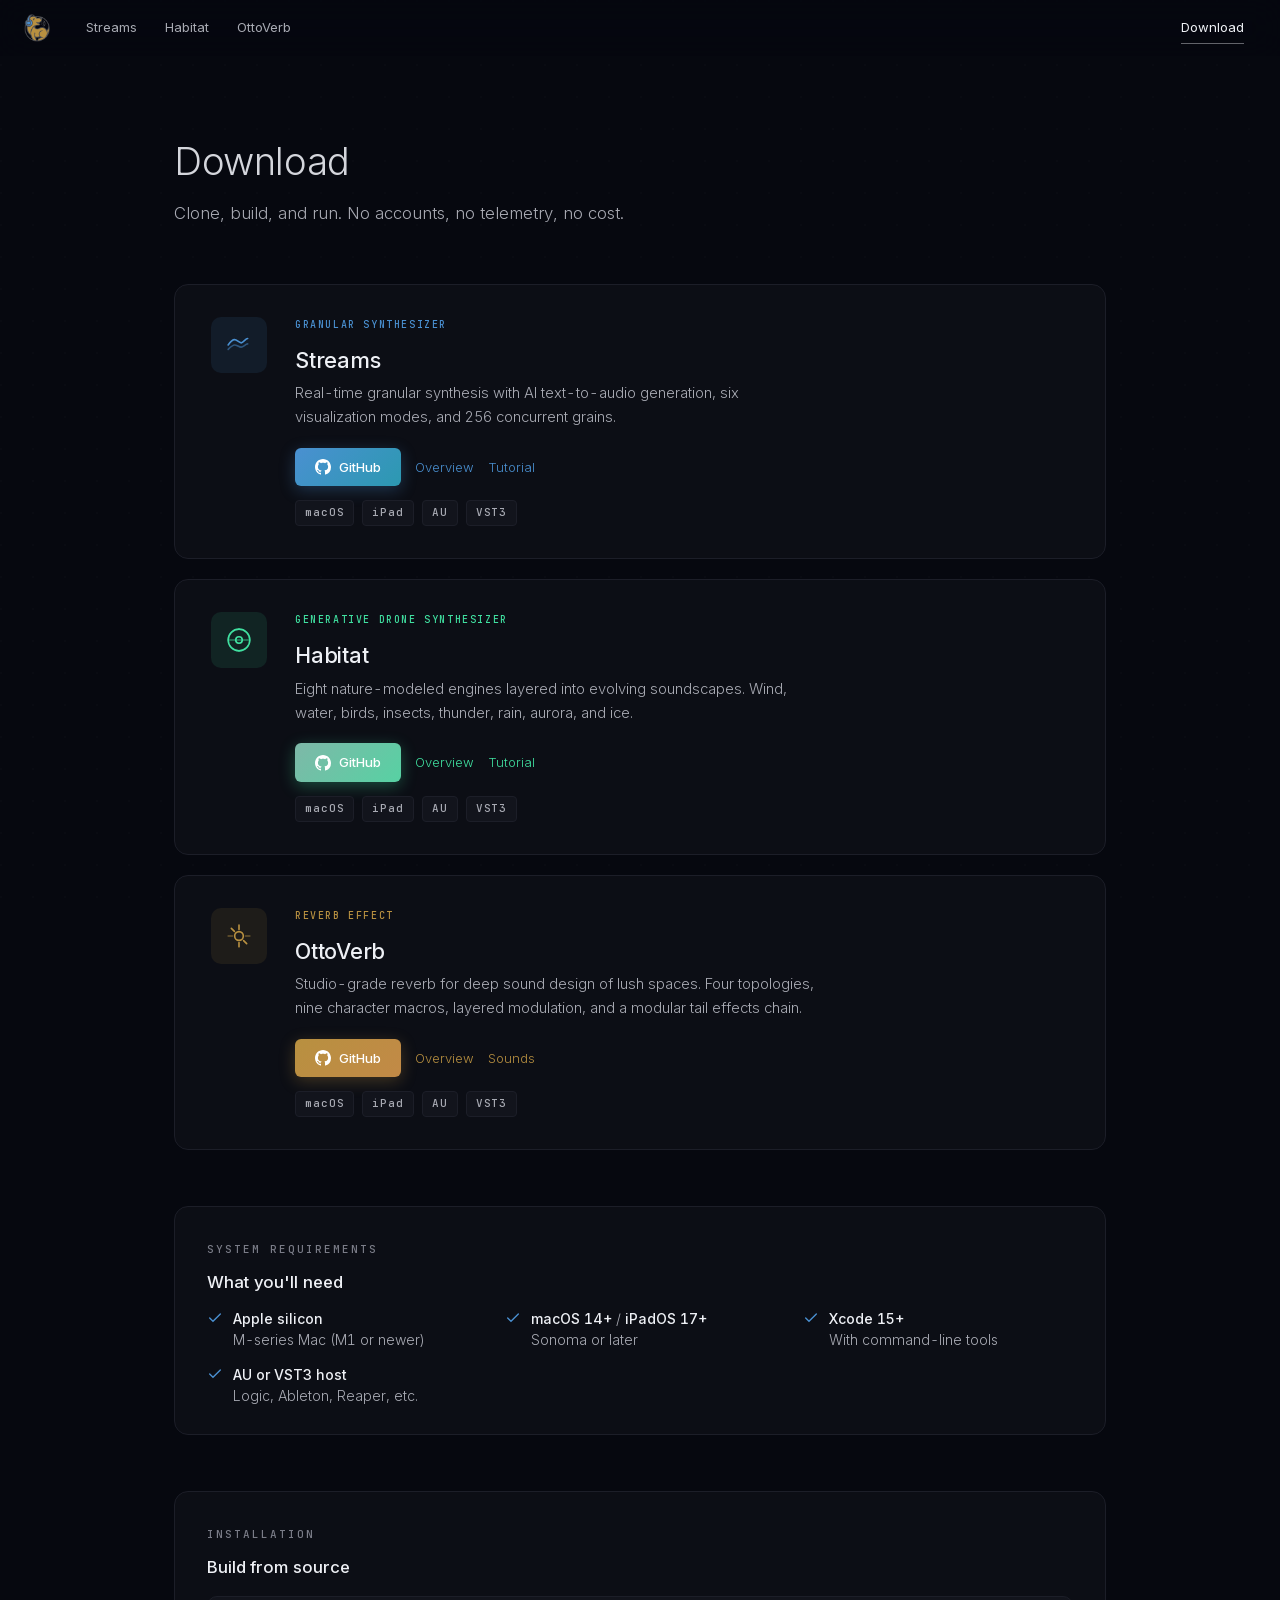
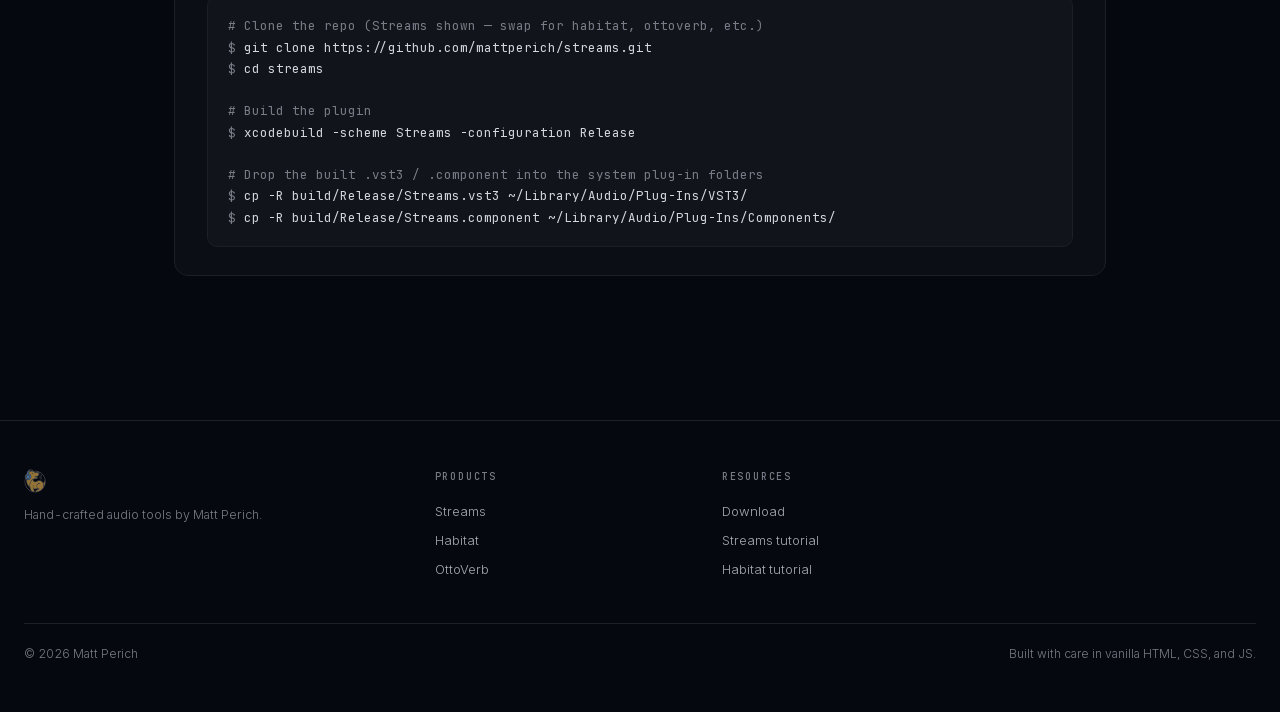
==== commit 8b2db148: "Add OttoVerb to the site OttoVerb (third product, approaching beta) now has a full overview and a so" ====
--- a/download.html
+++ b/download.html
@@ -318,7 +318,7 @@
   <div class="nav-links">
     <a href="streams.html">Streams</a>
     <a href="habitat.html">Habitat</a>
-    <a href="#" tabindex="-1" aria-disabled="true">OttoVerb</a>
+    <a href="ottoverb.html">OttoVerb</a>
   </div>
   <div class="nav-right">
     <a href="download.html" class="active">Download</a>
@@ -383,17 +383,27 @@
       </div>
     </div>
 
-    <div class="download-card ottoverb coming-soon">
-      <span class="soon-ribbon">SOON</span>
+    <div class="download-card ottoverb">
       <div class="download-icon">
         <svg width="26" height="26" viewBox="0 0 24 24" fill="none" stroke="currentColor" stroke-width="1.5" stroke-linecap="round"><path d="M12 2v4M12 18v4"/><path d="M4.93 4.93l2.83 2.83M16.24 16.24l2.83 2.83"/><path d="M2 12h4M18 12h4" opacity="0.5"/><circle cx="12" cy="12" r="4"/></svg>
       </div>
       <div class="download-body">
         <div class="app-type">Reverb Effect</div>
         <h3>OttoVerb</h3>
-        <p>Creative reverb with deep modulation, spectral processing, and an expressive interface. In development.</p>
+        <p>Studio-grade reverb for deep sound design of lush spaces. Four topologies, nine character macros, layered modulation, and a modular tail effects chain.</p>
         <div class="download-links">
-          <a href="https://github.com/mattperich" class="download-link" rel="noopener">Watch on GitHub for releases →</a>
+          <a href="https://github.com/mattperich/ottoverb" class="download-btn" rel="noopener">
+            <svg viewBox="0 0 16 16" aria-hidden="true"><use href="#github"/></svg>
+            GitHub
+          </a>
+          <a href="ottoverb.html" class="download-link">Overview</a>
+          <a href="ottoverb-sounds.html" class="download-link">Sounds</a>
+        </div>
+        <div class="download-platforms">
+          <span class="platform-tag" title="macOS 14 or later">macOS</span>
+          <span class="platform-tag" title="iPadOS 17 or later">iPad</span>
+          <span class="platform-tag" title="Audio Unit v3">AU</span>
+          <span class="platform-tag" title="VST3 plug-in format">VST3</span>
         </div>
       </div>
     </div>
@@ -427,7 +437,7 @@
     <span class="eyebrow">Installation</span>
     <h2>Build from source</h2>
     <div class="install-block">
-      <div><span class="comment"># Clone the repo (Streams shown — swap for habitat, etc.)</span></div>
+      <div><span class="comment"># Clone the repo (Streams shown — swap for habitat, ottoverb, etc.)</span></div>
       <div><span class="prompt">$ </span><span class="cmd">git clone https://github.com/mattperich/streams.git</span></div>
       <div><span class="prompt">$ </span><span class="cmd">cd streams</span></div>
       <div>&nbsp;</div>
@@ -453,7 +463,7 @@
       <h4>Products</h4>
       <a href="streams.html">Streams</a>
       <a href="habitat.html">Habitat</a>
-      <a href="#" tabindex="-1" aria-disabled="true">OttoVerb</a>
+      <a href="ottoverb.html">OttoVerb</a>
     </div>
     <div class="footer-col">
       <h4>Resources</h4>
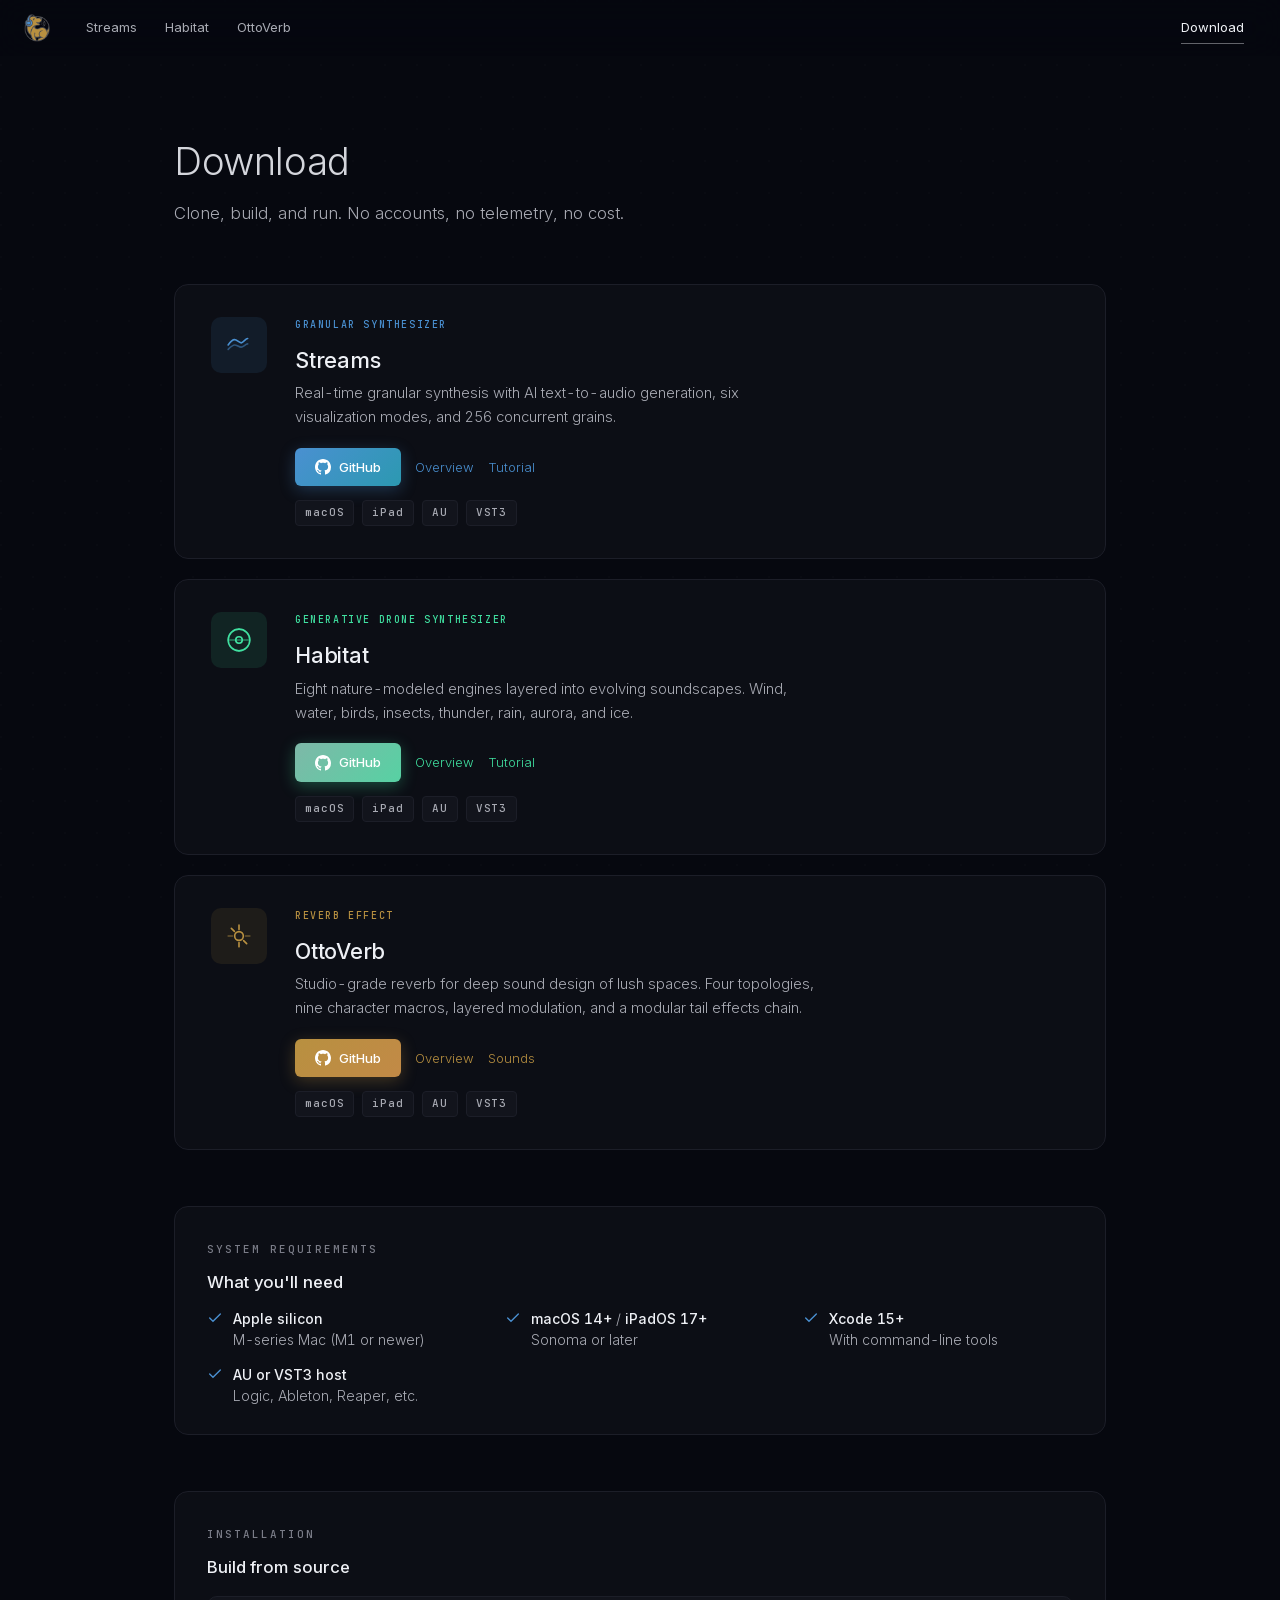
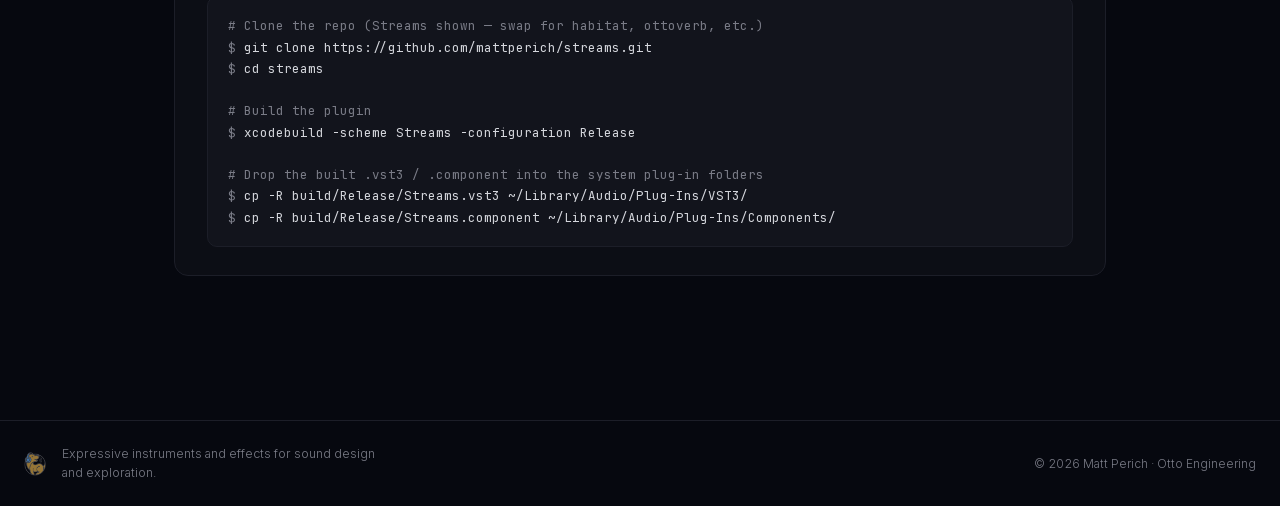
==== commit 1d699419: "Simplify footer to a single row (logo + tagline, right-aligned copyright) Drop every link column fro" ====
--- a/download.html
+++ b/download.html
@@ -456,25 +456,10 @@
 <footer class="site-footer">
   <div class="footer-inner">
     <div class="footer-brand">
-      <a href="index.html" class="footer-logo" aria-label="Otto Engineering home"><img src="otto-logo.png" alt="" loading="lazy"></a>
-      <p>Hand-crafted audio tools by Matt Perich.</p>
-    </div>
-    <div class="footer-col">
-      <h4>Products</h4>
-      <a href="streams.html">Streams</a>
-      <a href="habitat.html">Habitat</a>
-      <a href="ottoverb.html">OttoVerb</a>
-    </div>
-    <div class="footer-col">
-      <h4>Resources</h4>
-      <a href="download.html">Download</a>
-      <a href="streams-tutorial.html">Streams tutorial</a>
-      <a href="habitat-tutorial.html">Habitat tutorial</a>
-    </div>
-  </div>
-  <div class="footer-bottom">
-    <span>&copy; <span id="year"></span> Matt Perich</span>
-    <span>Built with care in vanilla HTML, CSS, and JS.</span>
+      <img src="otto-logo.png" alt="Otto Engineering" loading="lazy">
+      <p>Expressive instruments and effects for sound design and exploration.</p>
+    </div>
+    <span class="footer-copy">&copy; <span id="year"></span> Matt Perich &middot; Otto Engineering</span>
   </div>
 </footer>
 
--- a/shared.css
+++ b/shared.css
@@ -262,8 +262,7 @@
   opacity: 0.4;
 }
 
-.site-nav a[aria-disabled="true"],
-.site-footer a[aria-disabled="true"] {
+.site-nav a[aria-disabled="true"] {
   color: var(--text-dim);
   pointer-events: none;
   cursor: default;
@@ -458,129 +457,46 @@
   position: relative;
   z-index: 1;
   border-top: 1px solid var(--border);
-  padding: var(--space-12) var(--space-6);
+  padding: var(--space-6) var(--space-6);
   margin-top: var(--space-16);
 }
 
 .site-footer .footer-inner {
   max-width: var(--container-max);
   margin: 0 auto;
-  display: grid;
-  grid-template-columns: 1.5fr 1fr 1fr 1fr;
-  gap: var(--space-10);
-  align-items: start;
+  display: flex;
+  align-items: center;
+  justify-content: space-between;
+  gap: var(--space-6);
 }
 
 .site-footer .footer-brand {
   display: flex;
-  flex-direction: column;
-  align-items: flex-start;
-  gap: var(--space-3);
+  align-items: center;
+  gap: var(--space-4);
+  min-width: 0;
 }
 
 .site-footer .footer-brand img {
   height: 24px;
   width: auto;
   opacity: 0.8;
-}
-
-.site-footer .footer-logo {
-  display: inline-flex;
-  align-items: center;
-  text-decoration: none;
-  transition: filter var(--dur-med) var(--ease-standard);
-}
-
-.site-footer .footer-logo img {
-  height: 24px;
-  width: auto;
-  opacity: 0.8;
-  transition: opacity var(--dur-med) var(--ease-standard);
-}
-
-.site-footer .footer-logo:hover img {
-  opacity: 1;
-  filter: drop-shadow(0 0 12px var(--accent-glow));
+  flex-shrink: 0;
 }
 
 .site-footer .footer-brand p {
   font-size: var(--fs-xs);
   color: var(--text-dim);
-  line-height: 1.6;
-  max-width: 260px;
-}
-
-.site-footer .footer-col h4 {
-  font-family: 'JetBrains Mono', monospace;
-  font-size: 10px;
-  font-weight: 500;
-  letter-spacing: 0.18em;
-  text-transform: uppercase;
-  color: var(--text-dim);
-  margin-bottom: var(--space-3);
-}
-
-.site-footer .footer-col a {
-  display: block;
-  font-size: 13px;
-  color: var(--text-body);
-  padding: 4px 0;
-  text-decoration: none;
-  transition: color var(--dur-fast) var(--ease-standard);
-}
-
-.site-footer .footer-col a:hover {
-  color: var(--text-strong);
-  text-decoration: none;
-}
-
-.site-footer .footer-bottom {
-  max-width: var(--container-max);
-  margin: var(--space-10) auto 0;
-  padding-top: var(--space-5);
-  border-top: 1px solid var(--border);
-  display: flex;
-  justify-content: space-between;
-  align-items: center;
+  line-height: 1.5;
+  max-width: 42ch;
+  margin: 0;
+}
+
+.site-footer .footer-copy {
   font-size: 12px;
   color: var(--text-dim);
-  flex-wrap: wrap;
-  gap: var(--space-4);
-}
-
-.site-footer .footer-bottom a {
-  color: var(--text-body);
-}
-
-.site-footer .footer-bottom a:hover { color: var(--text-strong); text-decoration: none; }
-
-.site-footer .icon-link {
-  display: inline-flex;
-  align-items: center;
-  justify-content: center;
-  width: 32px;
-  height: 32px;
-  border-radius: var(--radius-md);
-  border: 1px solid var(--border);
-  color: var(--text-body);
-  transition: color var(--dur-fast) var(--ease-standard),
-              border-color var(--dur-fast) var(--ease-standard),
-              background var(--dur-fast) var(--ease-standard),
-              transform var(--dur-fast) var(--ease-standard);
-}
-
-.site-footer .icon-link:hover {
-  color: var(--text-strong);
-  border-color: var(--border-strong);
-  background: rgba(255, 255, 255, 0.03);
-  transform: translateY(-1px);
-  text-decoration: none;
-}
-
-.site-footer .icon-link svg {
-  width: 16px;
-  height: 16px;
-  fill: currentColor;
+  flex-shrink: 0;
+  text-align: right;
 }
 
 /* ── Fade-in Reveal ──────────────────────────────────────── */
@@ -734,8 +650,6 @@
 
 @media (max-width: 1024px) {
   section { padding: var(--space-20) var(--space-5); }
-  .site-footer .footer-inner { grid-template-columns: 1.5fr 1fr 1fr; }
-  .site-footer .footer-inner .footer-col:last-child { grid-column: 1 / -1; }
 }
 
 @media (max-width: 768px) {
@@ -750,11 +664,11 @@
   .site-nav .nav-links a,
   .site-nav .nav-right a { font-size: 12px; padding: 14px 12px; }
   .site-footer .footer-inner {
-    grid-template-columns: 1fr 1fr;
-    gap: var(--space-8);
+    flex-direction: column;
+    align-items: flex-start;
+    gap: var(--space-4);
   }
-  .site-footer .footer-brand { grid-column: 1 / -1; }
-  .site-footer .footer-bottom { flex-direction: column-reverse; align-items: flex-start; }
+  .site-footer .footer-copy { text-align: left; }
 }
 
 @media (max-width: 480px) {
@@ -769,6 +683,6 @@
   .site-nav .nav-right { gap: 0; }
   .site-nav .nav-right a { padding: 14px 10px; }
   .btn-primary, .btn-ghost { padding: 12px 22px; font-size: 13px; }
-  .site-footer { padding: var(--space-10) var(--space-4); }
-  .site-footer .footer-inner { grid-template-columns: 1fr; }
-}
+  .site-footer { padding: var(--space-6) var(--space-4); }
+  .site-footer .footer-brand { flex-direction: column; align-items: flex-start; gap: var(--space-2); }
+}
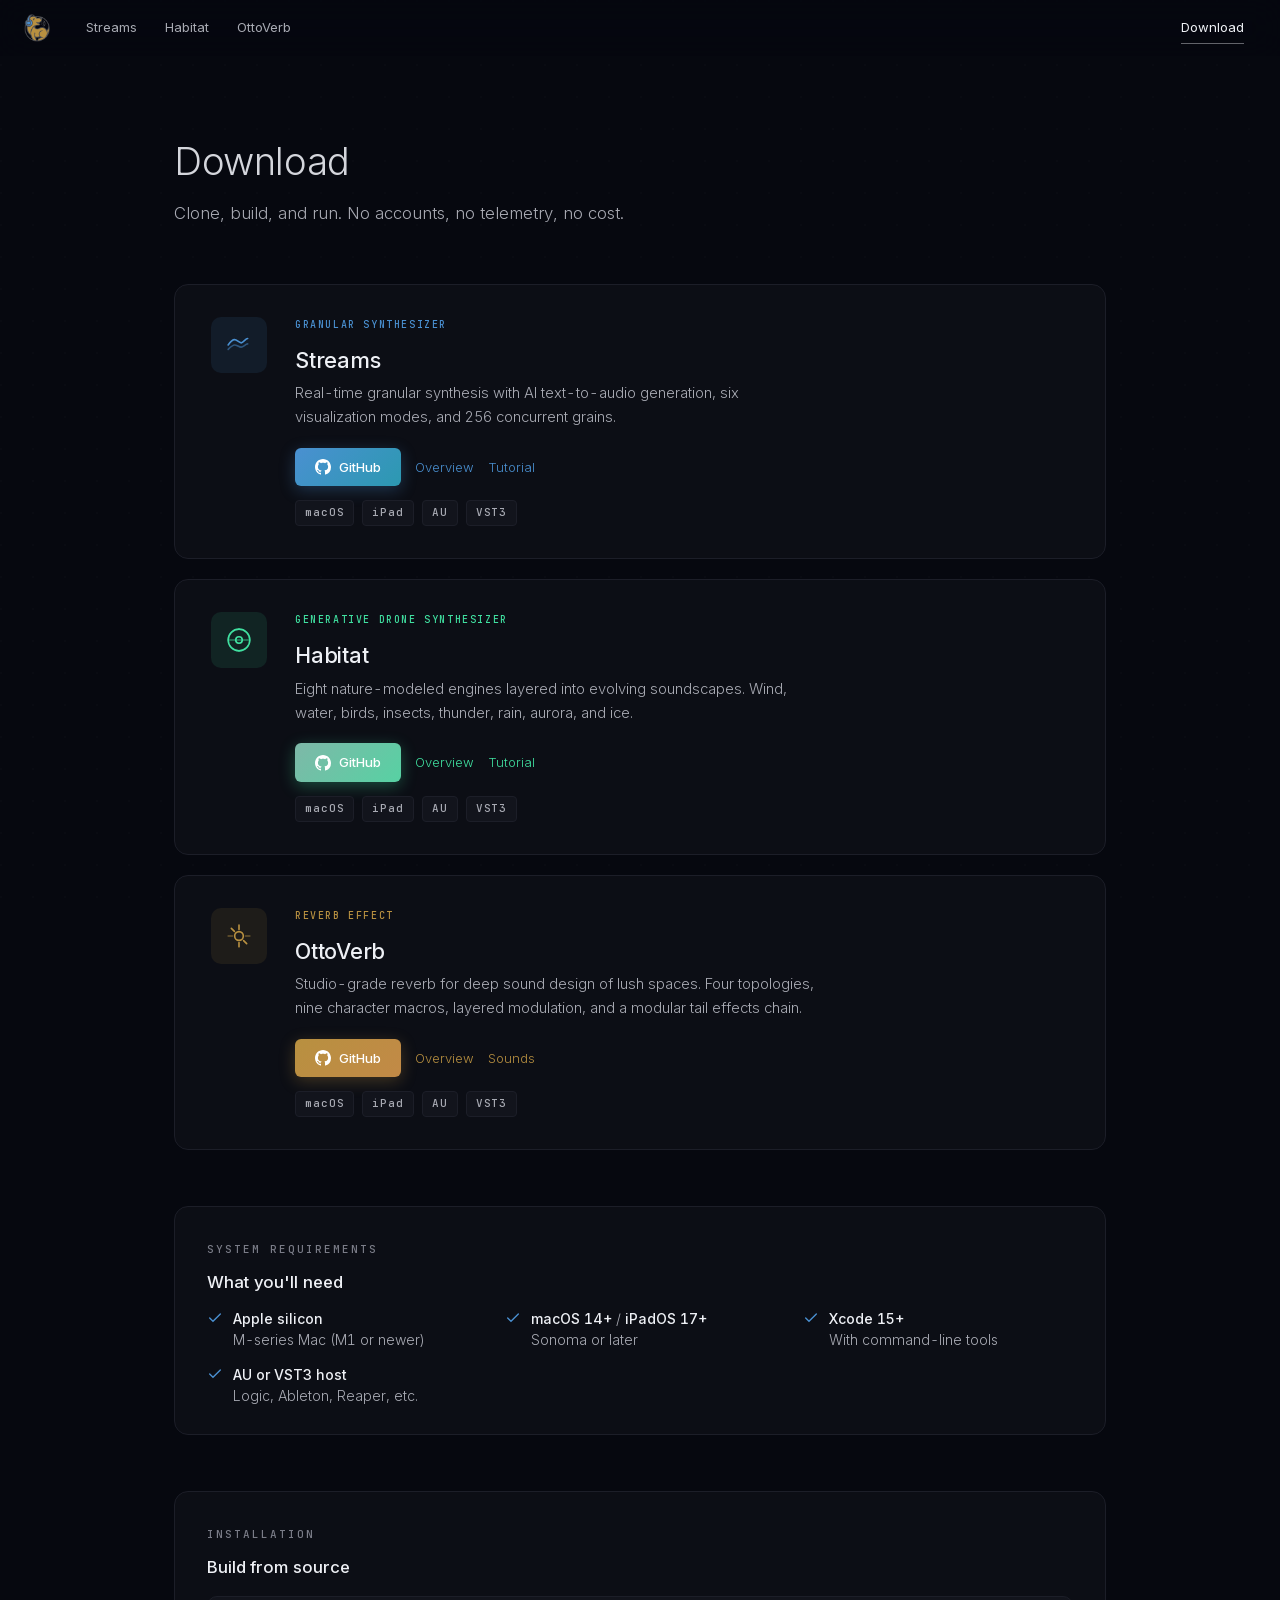
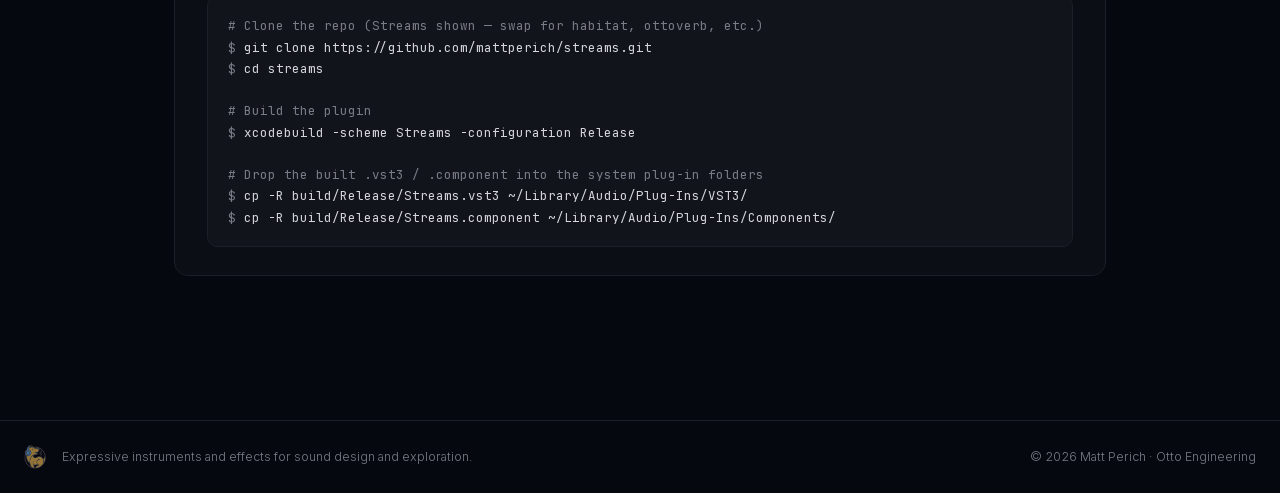
==== commit a9241155: "Bust the immutable CSS cache by renaming shared.css to shared.v2.css netlify.toml caches /*.css for " ====
--- a/download.html
+++ b/download.html
@@ -20,7 +20,7 @@
 <meta name="twitter:image" content="https://ottoengineering.xyz/otto-logo.png">
 <link rel="preload" href="fonts/inter-latin-var.woff2" as="font" type="font/woff2" crossorigin>
 <link rel="stylesheet" href="fonts.css">
-<link rel="stylesheet" href="shared.css">
+<link rel="stylesheet" href="shared.v2.css">
 <style>
 .download-section {
   padding: 140px 24px 80px;
--- a/shared.v2.css
+++ b/shared.v2.css
@@ -0,0 +1,751 @@
+/* ═══════════════════════════════════════════════════════════
+   Otto Engineering — Shared Design System
+   ═══════════════════════════════════════════════════════════ */
+
+*, *::before, *::after { margin: 0; padding: 0; box-sizing: border-box; }
+
+:root {
+  /* Surfaces & background */
+  --bg:             #06080f;
+  --surface:        #0c0e15;
+  --surface-raised: #11131c;
+  --surface2:       #12141c;
+  --border:         #1c1e28;
+  --border-strong:  #2a2d3a;
+  --border-focus:   #6ea8dc;
+
+  /* Text — tuned for WCAG AA against --bg */
+  --text-strong:   #eef0f5;   /* hero text, marquee numbers */
+  --text-heading:  #d4d6dc;   /* h1–h4 */
+  --text-body:     #a8aab3;   /* paragraphs, nav */
+  --text:          #969aa3;   /* secondary text (AA on --bg) */
+  --text-dim:      #7a7c87;   /* metadata, captions (AA on --bg) */
+
+  /* Brand accents (preserved) */
+  --accent:        #4a90d1;
+  --accent-glow:   rgba(74, 144, 209, 0.28);
+  --accent-soft:   rgba(74, 144, 209, 0.10);
+  --teal:          #1a9e9e;
+  --teal-glow:     rgba(26, 158, 158, 0.22);
+  --warm:          #c8864a;
+  --warm-glow:     rgba(200, 134, 74, 0.18);
+  --amber:         #b89040;
+  --amber-glow:    rgba(184, 144, 64, 0.18);
+  --red:           #c84646;
+  --red-glow:      rgba(200, 70, 70, 0.18);
+
+  /* Per-app accents (consumed by pages) */
+  --streams:       #4a90d1;
+  --streams-dim:   rgba(74, 144, 209, 0.30);
+  --streams-soft:  rgba(74, 144, 209, 0.10);
+  --habitat:       #40e0a0;
+  --habitat-dim:   rgba(64, 224, 160, 0.30);
+  --habitat-soft:  rgba(64, 224, 160, 0.10);
+  --ottoverb:      #b89040;
+  --ottoverb-dim:  rgba(184, 144, 64, 0.30);
+  --ottoverb-soft: rgba(184, 144, 64, 0.10);
+
+  /* Spacing scale */
+  --space-1:   4px;
+  --space-2:   8px;
+  --space-3:  12px;
+  --space-4:  16px;
+  --space-5:  20px;
+  --space-6:  24px;
+  --space-8:  32px;
+  --space-10: 40px;
+  --space-12: 48px;
+  --space-16: 64px;
+  --space-20: 80px;
+  --space-24: 96px;
+  --space-32: 128px;
+
+  /* Radius */
+  --radius-sm: 6px;
+  --radius-md: 10px;
+  --radius-lg: 14px;
+  --radius-xl: 20px;
+  --radius-pill: 999px;
+
+  /* Shadows */
+  --shadow-sm: 0 1px 2px rgba(0, 0, 0, 0.35);
+  --shadow-lg: 0 12px 36px rgba(0, 0, 0, 0.55);
+
+  /* Motion */
+  --ease-standard: cubic-bezier(0.16, 1, 0.3, 1);
+  --ease-spring:   cubic-bezier(0.34, 1.56, 0.64, 1);
+  --ease-out:      cubic-bezier(0.22, 1, 0.36, 1);
+  --ease-in-out:   cubic-bezier(0.65, 0, 0.35, 1);
+  --dur-fast:   180ms;
+  --dur-med:    320ms;
+  --dur-slow:   560ms;
+
+  /* Typography scale */
+  --fs-xs:   clamp(0.72rem, 0.70rem + 0.1vw, 0.78rem);
+  --fs-sm:   clamp(0.82rem, 0.78rem + 0.2vw, 0.92rem);
+  --fs-base: clamp(0.95rem, 0.90rem + 0.25vw, 1.05rem);
+  --fs-2xl:  clamp(1.6rem, 1.30rem + 1.5vw, 2.4rem);
+  --fs-4xl:  clamp(3rem, 2.20rem + 4vw, 6rem);
+
+  /* Layout */
+  --container-max: 1240px;
+}
+
+html {
+  color-scheme: dark;
+  scroll-behavior: smooth;
+  -webkit-font-smoothing: antialiased;
+  text-rendering: optimizeLegibility;
+}
+
+body {
+  font-family: 'Inter', -apple-system, BlinkMacSystemFont, sans-serif;
+  font-feature-settings: "ss01", "cv11", "tnum";
+  background: var(--bg);
+  color: var(--text-body);
+  line-height: 1.6;
+  font-weight: 300;
+  overflow-x: hidden;
+  min-height: 100vh;
+}
+
+/* Subtle texture — faint grid of dots that sits beneath content,
+   adds just enough surface texture to avoid feeling flat. */
+body::before {
+  content: "";
+  position: fixed;
+  inset: 0;
+  background-image: radial-gradient(circle at 1px 1px, rgba(255, 255, 255, 0.015) 1px, transparent 0);
+  background-size: 32px 32px;
+  pointer-events: none;
+  z-index: 0;
+}
+
+::selection {
+  background: var(--accent-glow);
+  color: var(--text-strong);
+}
+
+a {
+  color: var(--accent);
+  text-decoration: none;
+  transition: color var(--dur-fast) var(--ease-standard);
+}
+@media (hover: hover) {
+  a:hover { text-decoration: underline; }
+}
+
+:focus { outline: none; }
+:focus-visible {
+  outline: 2px solid var(--border-focus);
+  outline-offset: 3px;
+  border-radius: 4px;
+}
+
+img, svg { display: block; max-width: 100%; }
+
+button {
+  appearance: none;
+  -webkit-appearance: none;
+  background: none;
+  border: 0;
+  color: inherit;
+  font: inherit;
+  padding: 0;
+  cursor: pointer;
+}
+
+/* ── Skip link ───────────────────────────────────────────── */
+
+.skip-link {
+  position: fixed;
+  top: -100px;
+  left: 16px;
+  z-index: 200;
+  padding: 10px 18px;
+  background: var(--surface-raised);
+  color: var(--text-strong);
+  border: 1px solid var(--border-strong);
+  border-radius: var(--radius-md);
+  font-size: var(--fs-sm);
+  transition: top var(--dur-fast) var(--ease-standard);
+  text-decoration: none;
+}
+.skip-link:focus-visible {
+  top: 12px;
+  text-decoration: none;
+}
+
+/* ── Site Nav ────────────────────────────────────────────── */
+
+.site-nav {
+  position: fixed;
+  top: 0; left: 0; right: 0;
+  height: 56px;
+  z-index: 100;
+  background: rgba(6, 8, 15, 0.72);
+  backdrop-filter: blur(16px) saturate(1.4);
+  -webkit-backdrop-filter: blur(16px) saturate(1.4);
+  border-bottom: 1px solid transparent;
+  padding: 0 24px;
+  display: flex;
+  align-items: center;
+  gap: 24px;
+  transition: background var(--dur-med) var(--ease-standard),
+              border-color var(--dur-med) var(--ease-standard);
+}
+
+.site-nav.scrolled {
+  background: rgba(6, 8, 15, 0.88);
+  border-bottom-color: var(--border);
+}
+
+.site-nav .logo {
+  display: flex;
+  align-items: center;
+  flex-shrink: 0;
+  text-decoration: none;
+  transition: filter var(--dur-med) var(--ease-standard),
+              transform var(--dur-med) var(--ease-spring);
+}
+
+.site-nav .logo img {
+  height: 28px;
+  width: auto;
+  max-width: none;
+  flex-shrink: 0;
+}
+
+.site-nav .logo:hover {
+  filter: drop-shadow(0 0 14px var(--accent-glow));
+  transform: scale(1.04);
+}
+
+.site-nav .nav-links {
+  display: flex;
+  align-items: center;
+  gap: 4px;
+}
+
+.site-nav .nav-links a,
+.site-nav .nav-right a {
+  font-size: 13px;
+  font-weight: 400;
+  color: var(--text-body);
+  text-decoration: none;
+  padding: 8px 12px;
+  border-radius: var(--radius-sm);
+  position: relative;
+  transition: color var(--dur-fast) var(--ease-standard),
+              background var(--dur-fast) var(--ease-standard);
+}
+
+.site-nav .nav-links a:hover,
+.site-nav .nav-right a:hover {
+  color: var(--text-strong);
+  background: rgba(255, 255, 255, 0.03);
+  text-decoration: none;
+}
+
+.site-nav .nav-links a.active,
+.site-nav .nav-right a.active {
+  color: var(--text-strong);
+}
+
+.site-nav .nav-links a.active::after,
+.site-nav .nav-right a.active::after {
+  content: "";
+  position: absolute;
+  left: 12px;
+  right: 12px;
+  bottom: 2px;
+  height: 1px;
+  background: currentColor;
+  opacity: 0.4;
+}
+
+.site-nav a[aria-disabled="true"] {
+  color: var(--text-dim);
+  pointer-events: none;
+  cursor: default;
+}
+
+.site-nav .nav-right {
+  display: flex;
+  align-items: center;
+  gap: 4px;
+  margin-left: auto;
+}
+
+/* ── App sub-nav (per-app contextual links, mobile-only) ── */
+/* Hidden by default; revealed at <=768px. The site-nav .subnav-link
+   items shown on desktop are mirrored here for mobile. */
+
+.app-subnav {
+  display: none;
+  position: fixed;
+  top: 52px;
+  left: 0;
+  right: 0;
+  height: 40px;
+  z-index: 99;
+  align-items: center;
+  justify-content: center;
+  gap: 4px;
+  padding: 0 12px;
+  background: rgba(6, 8, 15, 0.72);
+  backdrop-filter: blur(16px) saturate(1.4);
+  -webkit-backdrop-filter: blur(16px) saturate(1.4);
+  border-bottom: 1px solid transparent;
+  transition: background var(--dur-med) var(--ease-standard),
+              border-color var(--dur-med) var(--ease-standard);
+  --subnav-accent: var(--accent);
+}
+
+.site-nav.scrolled ~ .app-subnav {
+  background: rgba(6, 8, 15, 0.88);
+  border-bottom-color: var(--border);
+}
+
+.app-subnav.streams  { --subnav-accent: var(--streams); }
+.app-subnav.habitat  { --subnav-accent: var(--habitat); }
+.app-subnav.ottoverb { --subnav-accent: var(--ottoverb); }
+
+.app-subnav a {
+  position: relative;
+  font-size: 12px;
+  font-weight: 400;
+  color: var(--text-body);
+  text-decoration: none;
+  padding: 5px 10px;
+  border-radius: var(--radius-sm);
+  transition: color var(--dur-fast) var(--ease-standard),
+              background var(--dur-fast) var(--ease-standard);
+}
+
+.app-subnav a:hover {
+  color: var(--text-strong);
+  background: rgba(255, 255, 255, 0.03);
+  text-decoration: none;
+}
+
+.app-subnav a.active { color: var(--subnav-accent); }
+
+.app-subnav a.active::after {
+  content: "";
+  position: absolute;
+  left: 10px;
+  right: 10px;
+  bottom: 1px;
+  height: 1px;
+  background: currentColor;
+  opacity: 0.5;
+}
+
+/* ── Section Layout ──────────────────────────────────────── */
+
+section {
+  padding: var(--space-24) var(--space-6);
+  max-width: var(--container-max);
+  margin: 0 auto;
+  position: relative;
+  z-index: 1;
+}
+
+.section-title {
+  font-size: var(--fs-2xl);
+  font-weight: 300;
+  color: var(--text-heading);
+  letter-spacing: -0.01em;
+  margin-bottom: var(--space-4);
+  line-height: 1.12;
+}
+
+.section-desc {
+  font-size: var(--fs-base);
+  color: var(--text-body);
+  max-width: 640px;
+  line-height: 1.7;
+  font-weight: 300;
+}
+
+/* Eyebrow / kicker above section titles */
+.eyebrow {
+  font-family: 'JetBrains Mono', monospace;
+  font-size: 11px;
+  font-weight: 500;
+  letter-spacing: 0.18em;
+  text-transform: uppercase;
+  color: var(--text-dim);
+  margin-bottom: var(--space-3);
+  display: inline-block;
+}
+
+/* ── Buttons ─────────────────────────────────────────────── */
+
+.btn-primary,
+.btn-ghost {
+  display: inline-flex;
+  align-items: center;
+  gap: 10px;
+  padding: 14px 28px;
+  font-weight: 500;
+  font-size: 14px;
+  letter-spacing: 0.01em;
+  border: none;
+  border-radius: var(--radius-md);
+  cursor: pointer;
+  text-decoration: none;
+  position: relative;
+  transition: transform var(--dur-med) var(--ease-spring),
+              box-shadow var(--dur-med) var(--ease-standard),
+              background-position var(--dur-slow) var(--ease-standard);
+  will-change: transform;
+}
+
+.btn-primary {
+  color: #fff;
+  background: linear-gradient(135deg, var(--accent) 0%, var(--teal) 50%, var(--accent) 100%);
+  background-size: 200% 100%;
+  background-position: 0% 50%;
+  box-shadow: 0 6px 24px var(--accent-glow), inset 0 1px 0 rgba(255, 255, 255, 0.12);
+}
+
+.btn-primary:hover {
+  transform: translateY(-2px);
+  box-shadow: 0 12px 40px var(--accent-glow), inset 0 1px 0 rgba(255, 255, 255, 0.18);
+  background-position: 100% 50%;
+  text-decoration: none;
+}
+
+.btn-primary:active {
+  transform: translateY(0) scale(0.98);
+  transition-duration: 80ms;
+}
+
+.btn-primary svg {
+  width: 16px;
+  height: 16px;
+  fill: currentColor;
+  transition: transform var(--dur-fast) var(--ease-spring);
+}
+
+.btn-primary:hover svg { transform: translateX(2px); }
+
+.btn-ghost {
+  color: var(--text-heading);
+  background: transparent;
+  border: 1px solid var(--border-strong);
+}
+
+.btn-ghost:hover {
+  color: var(--text-strong);
+  border-color: var(--text-body);
+  background: rgba(255, 255, 255, 0.02);
+  transform: translateY(-1px);
+  text-decoration: none;
+}
+
+.btn-ghost:active { transform: translateY(0) scale(0.98); }
+
+/* ── Feature Cards ───────────────────────────────────────── */
+
+.feature-card {
+  position: relative;
+  background: var(--surface);
+  border: 1px solid var(--border);
+  border-radius: var(--radius-lg);
+  padding: 28px;
+  transition: border-color var(--dur-med) var(--ease-standard),
+              transform var(--dur-med) var(--ease-spring),
+              box-shadow var(--dur-med) var(--ease-standard),
+              background var(--dur-med) var(--ease-standard);
+}
+
+.feature-card::before {
+  content: "";
+  position: absolute;
+  inset: 0;
+  border-radius: inherit;
+  padding: 1px;
+  background: linear-gradient(135deg, var(--accent-soft), transparent 60%);
+  -webkit-mask: linear-gradient(#000 0 0) content-box, linear-gradient(#000 0 0);
+  -webkit-mask-composite: xor;
+          mask-composite: exclude;
+  opacity: 0;
+  transition: opacity var(--dur-med) var(--ease-standard);
+  pointer-events: none;
+}
+
+@media (hover: hover) {
+  .feature-card:hover {
+    border-color: var(--border-strong);
+    transform: translateY(-6px);
+    background: var(--surface-raised);
+    box-shadow: var(--shadow-lg);
+  }
+  .feature-card:hover::before { opacity: 1; }
+}
+
+.feature-card h3 {
+  font-size: 1.05rem;
+  font-weight: 500;
+  color: var(--text-heading);
+  margin-bottom: 10px;
+  letter-spacing: -0.005em;
+}
+
+.feature-card p {
+  font-size: 0.90rem;
+  color: var(--text-body);
+  line-height: 1.65;
+}
+
+/* ── Platform / metadata tags ────────────────────────────── */
+
+.tag {
+  display: inline-flex;
+  align-items: center;
+  font-family: 'JetBrains Mono', monospace;
+  font-size: 10px;
+  font-weight: 500;
+  letter-spacing: 0.12em;
+  text-transform: uppercase;
+  color: var(--text-dim);
+  border: 1px solid var(--border);
+  border-radius: var(--radius-sm);
+  padding: 4px 10px;
+  background: rgba(255, 255, 255, 0.02);
+}
+
+/* ── Footer ──────────────────────────────────────────────── */
+
+.site-footer {
+  position: relative;
+  z-index: 1;
+  border-top: 1px solid var(--border);
+  padding: var(--space-6) var(--space-6);
+  margin-top: var(--space-16);
+}
+
+.site-footer .footer-inner {
+  max-width: var(--container-max);
+  margin: 0 auto;
+  display: flex;
+  align-items: center;
+  justify-content: space-between;
+  gap: var(--space-6);
+}
+
+.site-footer .footer-brand {
+  display: flex;
+  align-items: center;
+  gap: var(--space-4);
+  min-width: 0;
+}
+
+.site-footer .footer-brand img {
+  height: 24px;
+  width: auto;
+  opacity: 0.8;
+  flex-shrink: 0;
+}
+
+.site-footer .footer-brand p,
+.site-footer .footer-copy {
+  font-size: var(--fs-xs);
+  color: var(--text-dim);
+  line-height: 1.5;
+  margin: 0;
+}
+
+.site-footer .footer-copy {
+  flex-shrink: 0;
+  text-align: right;
+}
+
+/* ── Fade-in Reveal ──────────────────────────────────────── */
+
+.reveal {
+  opacity: 0;
+  transform: translateY(20px);
+  transition: opacity var(--dur-slow) var(--ease-out),
+              transform var(--dur-slow) var(--ease-out);
+}
+
+.reveal.visible {
+  opacity: 1;
+  transform: translateY(0);
+}
+
+/* Stagger children on cascading reveals. */
+.reveal-stagger > * {
+  opacity: 0;
+  transform: translateY(20px);
+  transition: opacity var(--dur-slow) var(--ease-out),
+              transform var(--dur-slow) var(--ease-out);
+}
+.reveal-stagger.visible > *:nth-child(1) { transition-delay: 0ms;   }
+.reveal-stagger.visible > *:nth-child(2) { transition-delay: 60ms;  }
+.reveal-stagger.visible > *:nth-child(3) { transition-delay: 120ms; }
+.reveal-stagger.visible > *:nth-child(4) { transition-delay: 180ms; }
+.reveal-stagger.visible > *:nth-child(5) { transition-delay: 240ms; }
+.reveal-stagger.visible > *:nth-child(6) { transition-delay: 300ms; }
+.reveal-stagger.visible > *:nth-child(7) { transition-delay: 360ms; }
+.reveal-stagger.visible > *:nth-child(8) { transition-delay: 420ms; }
+.reveal-stagger.visible > * {
+  opacity: 1;
+  transform: translateY(0);
+}
+
+/* ── Scroll indicator (hero bottom chevron) ──────────────── */
+
+.scroll-indicator {
+  position: absolute;
+  bottom: 32px;
+  left: 50%;
+  transform: translateX(-50%);
+  display: flex;
+  flex-direction: column;
+  align-items: center;
+  gap: 6px;
+  color: var(--text-dim);
+  font-family: 'JetBrains Mono', monospace;
+  font-size: 10px;
+  letter-spacing: 0.2em;
+  text-transform: uppercase;
+  z-index: 3;
+  pointer-events: none;
+  animation: scroll-fade-in 1.6s var(--ease-out) 0.6s both;
+}
+
+.scroll-indicator .chevron {
+  width: 14px;
+  height: 14px;
+  border-right: 1px solid currentColor;
+  border-bottom: 1px solid currentColor;
+  transform: rotate(45deg);
+  animation: scroll-bob 2.4s ease-in-out infinite;
+}
+
+@keyframes scroll-fade-in {
+  from { opacity: 0; transform: translate(-50%, 10px); }
+  to   { opacity: 1; transform: translate(-50%, 0); }
+}
+
+@keyframes scroll-bob {
+  0%, 100% { transform: rotate(45deg) translate(0, 0); opacity: 0.5; }
+  50%      { transform: rotate(45deg) translate(3px, 3px); opacity: 1; }
+}
+
+/* Opacity is driven by JS (scroll-linked inline style) for a smooth,
+   finger-matched fade. See each page's nav-scroll IIFE. */
+
+/* ── Canvas pause control ────────────────────────────────── */
+
+.canvas-pause {
+  position: absolute;
+  bottom: 16px;
+  right: 16px;
+  width: 36px;
+  height: 36px;
+  border-radius: var(--radius-md);
+  border: 1px solid var(--border);
+  background: rgba(6, 8, 15, 0.6);
+  backdrop-filter: blur(8px);
+  color: var(--text-body);
+  display: flex;
+  align-items: center;
+  justify-content: center;
+  cursor: pointer;
+  opacity: 0;
+  visibility: hidden;
+  pointer-events: none;
+  transition: opacity var(--dur-med) var(--ease-standard),
+              visibility 0s linear var(--dur-med),
+              color var(--dur-fast) var(--ease-standard),
+              transform var(--dur-fast) var(--ease-spring);
+  z-index: 3;
+}
+
+.hero:hover .canvas-pause,
+.canvas-pause:focus-visible {
+  opacity: 0.85;
+  visibility: visible;
+  pointer-events: auto;
+  transition-delay: 0s;
+}
+
+.canvas-pause:hover {
+  color: var(--text-strong);
+  transform: scale(1.05);
+}
+
+.canvas-pause svg { width: 14px; height: 14px; fill: currentColor; }
+
+/* Off-screen rendering skip was here; removed because Safari briefly paints
+   the intrinsic-size placeholder as a white box on cold load. */
+.cv-auto { /* intentionally empty — class retained so HTML markup still matches */ }
+
+/* ── Reduced motion ──────────────────────────────────────── */
+
+@media (prefers-reduced-motion: reduce) {
+  html { scroll-behavior: auto; }
+  *,
+  *::before,
+  *::after {
+    animation-duration: 0.001ms !important;
+    animation-iteration-count: 1 !important;
+    transition-duration: 0.001ms !important;
+    scroll-behavior: auto !important;
+  }
+  .reveal,
+  .reveal-stagger > * {
+    opacity: 1 !important;
+    transform: none !important;
+  }
+  .scroll-indicator { display: none; }
+}
+
+/* ── Responsive ──────────────────────────────────────────── */
+
+@media (max-width: 1280px) {
+  section { padding: var(--space-20) var(--space-6); }
+}
+
+@media (max-width: 1024px) {
+  section { padding: var(--space-20) var(--space-5); }
+}
+
+@media (max-width: 768px) {
+  section { padding: var(--space-16) var(--space-5); }
+  .site-nav {
+    height: 52px;
+    padding: 0 16px;
+    gap: 12px;
+  }
+  .site-nav .logo img { height: 24px; }
+  .site-nav .nav-links { gap: 0; }
+  .site-nav .nav-links a,
+  .site-nav .nav-right a { font-size: 12px; padding: 14px 12px; }
+  /* Show app sub-nav, and hide its duplicates in the main nav */
+  .app-subnav { display: flex; }
+  .site-nav .subnav-link { display: none; }
+  body.has-subnav .hero { padding-top: 40px; }
+  body.has-subnav main > section:first-of-type { scroll-margin-top: 92px; }
+}
+
+@media (max-width: 480px) {
+  section { padding: var(--space-12) var(--space-4); }
+  .site-nav { gap: 8px; padding: 0 12px; }
+  .site-nav .nav-links {
+    overflow-x: auto;
+    scrollbar-width: none;
+    -ms-overflow-style: none;
+  }
+  .site-nav .nav-links::-webkit-scrollbar { display: none; }
+  .site-nav .nav-right { gap: 0; }
+  .site-nav .nav-right a { padding: 14px 10px; }
+  .btn-primary, .btn-ghost { padding: 12px 22px; font-size: 13px; }
+  .site-footer { padding: var(--space-6) var(--space-4); }
+}
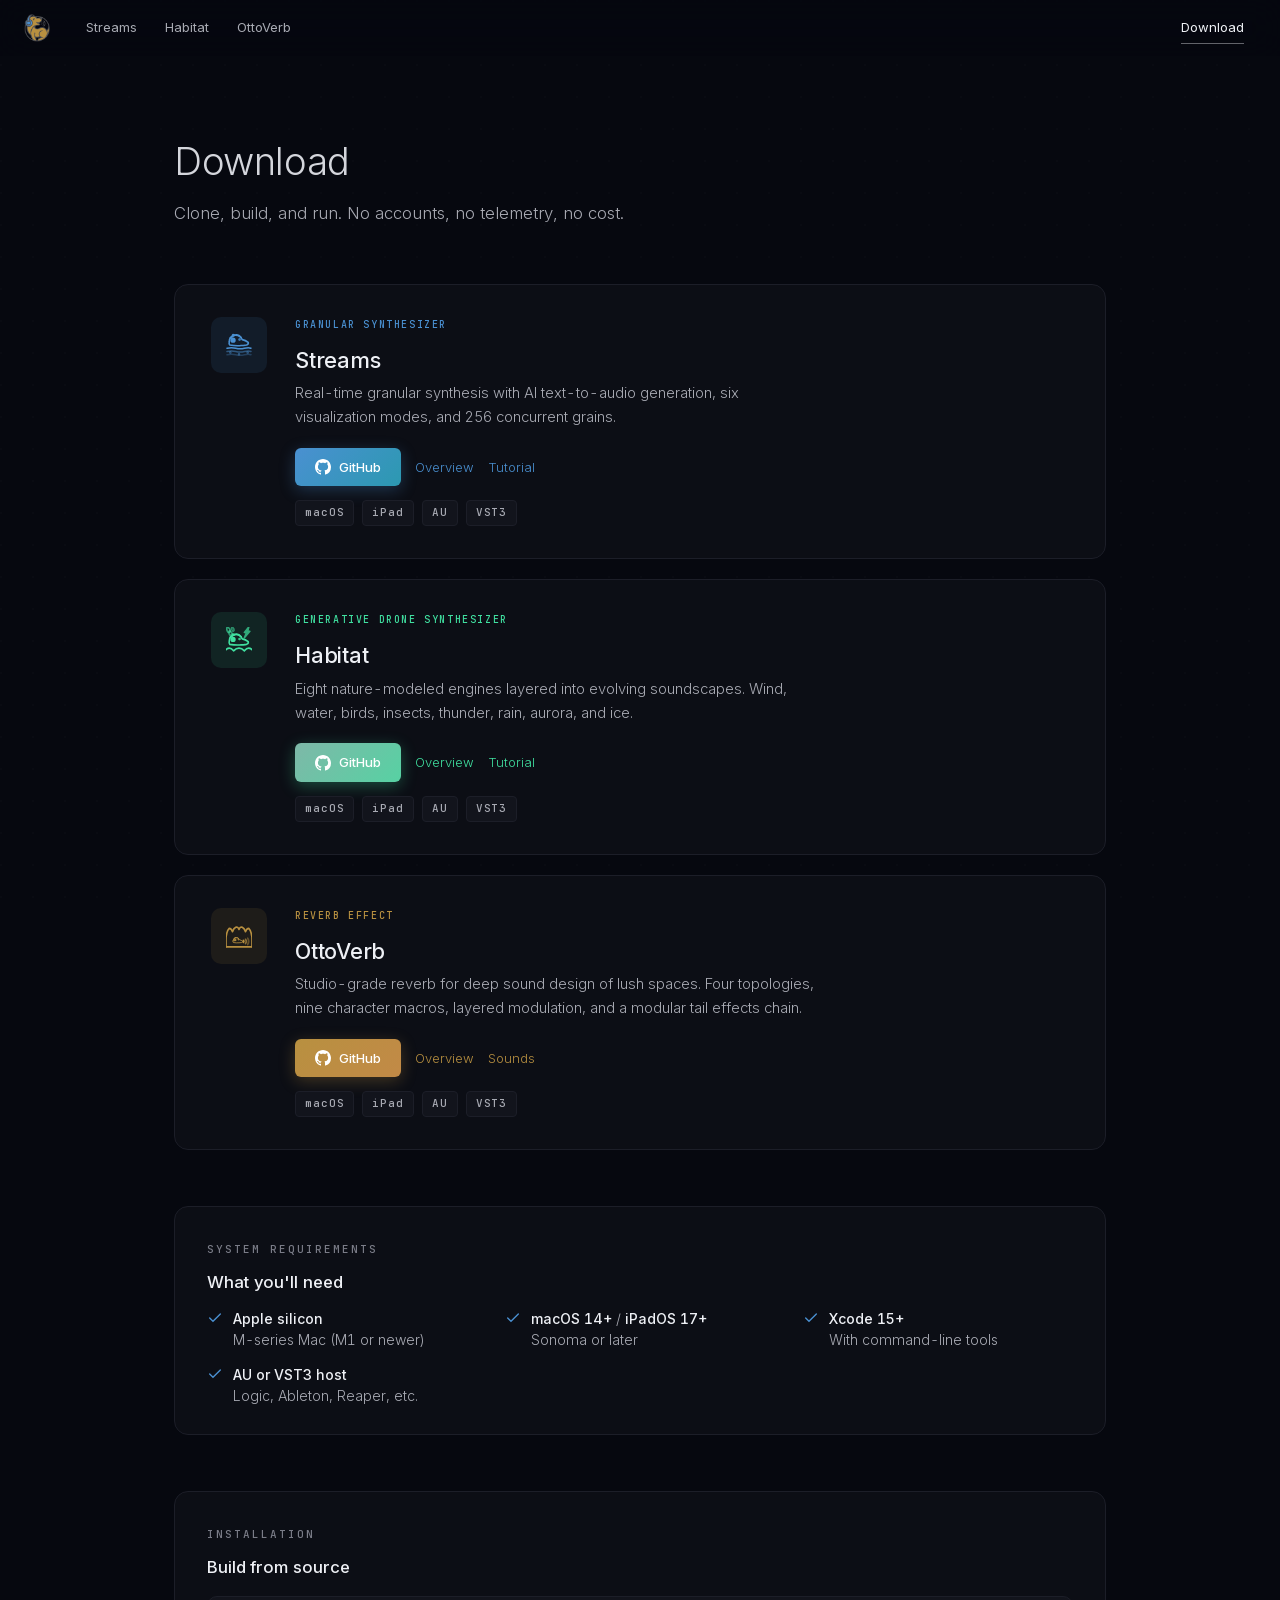
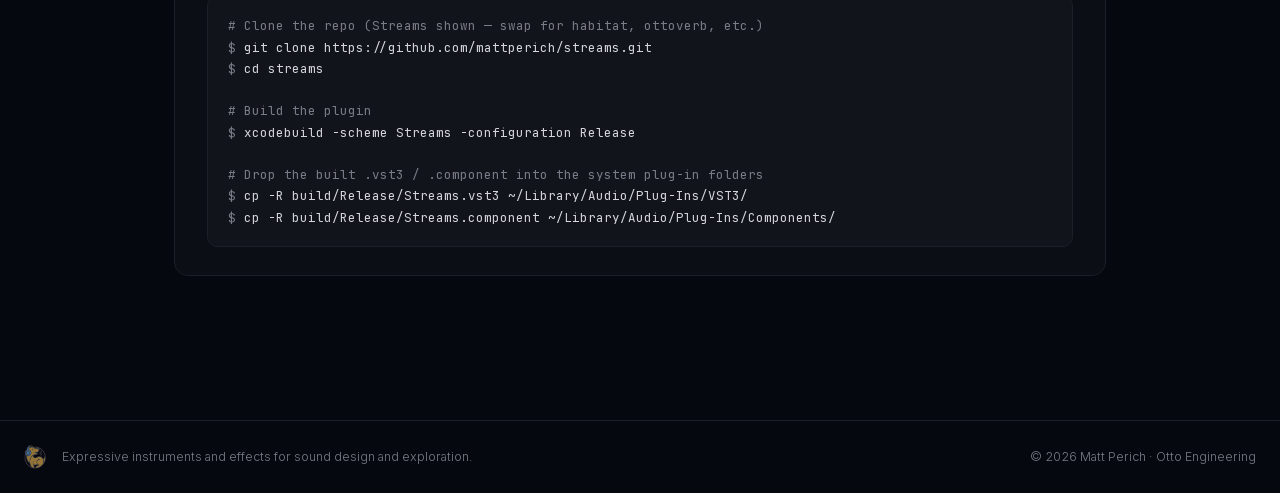
==== commit 475cb6c9: "App icons: replace generic glyphs with dog-in-scene marks Each app card and download tile now uses a" ====
--- a/download.html
+++ b/download.html
@@ -2,7 +2,7 @@
 <html lang="en">
 <head>
 <meta charset="UTF-8">
-<meta name="viewport" content="width=device-width, initial-scale=1.0">
+<meta name="viewport" content="width=device-width, initial-scale=1.0, viewport-fit=cover">
 <title>Download — Otto Engineering</title>
 <meta name="description" content="Download Streams, Habitat, and OttoVerb — instruments and effects for macOS, iPad, AU, and VST3.">
 <link rel="icon" type="image/svg+xml" href="otto-favicon.svg">
@@ -335,7 +335,7 @@
 
     <div class="download-card streams">
       <div class="download-icon">
-        <svg width="26" height="26" viewBox="0 0 24 24" fill="none" stroke="currentColor" stroke-width="1.5" stroke-linecap="round"><path d="M2 12c2-3 4-5 6-5s4 3 6 3 4-4 6-4"/><path d="M2 16c2-2 4-4 6-4s4 2 6 2 4-3 6-3" opacity="0.5"/></svg>
+        <svg width="26" height="26" viewBox="0 0 24 24" fill="none" stroke="currentColor" stroke-width="1.5" stroke-linecap="round" stroke-linejoin="round"><path d="M3 9 Q3 4 8 3 Q13 2.5 15 7 Q18 7.5 20.5 9.5 Q21 11.5 19 12 Q15.5 12.5 14 12.5 Q9 13 3.5 12 Q2.5 11 3 9 Z"/><path d="M4 5.5 Q10 0 14 5"/><path d="M6 4 Q5.5 1.5 8 3"/><circle cx="6.5" cy="7.5" r="1.7" fill="currentColor"/><circle cx="12.5" cy="7" r="0.4" fill="currentColor"/><path d="M1 15 Q5 14 9 15 Q13 16 17 15 Q21 14 23 15"/><path d="M1 18 Q5 17 9 18 Q13 19 17 18 Q21 17 23 18" opacity="0.5"/><path d="M1 21 Q5 20 9 21 Q13 22 17 21 Q21 20 23 21" opacity="0.3"/><circle cx="4" cy="19" r="0.4" fill="currentColor" opacity="0.55"/><circle cx="12" cy="20.5" r="0.4" fill="currentColor" opacity="0.55"/><circle cx="20" cy="19" r="0.4" fill="currentColor" opacity="0.55"/></svg>
       </div>
       <div class="download-body">
         <div class="app-type">Granular Synthesizer</div>
@@ -360,7 +360,7 @@
 
     <div class="download-card habitat">
       <div class="download-icon">
-        <svg width="26" height="26" viewBox="0 0 24 24" fill="none" stroke="currentColor" stroke-width="1.5" stroke-linecap="round"><circle cx="12" cy="12" r="3"/><path d="M12 2a10 10 0 0 1 0 20"/><path d="M12 2a10 10 0 0 0 0 20"/><path d="M2 12h20" opacity="0.5"/></svg>
+        <svg width="26" height="26" viewBox="0 0 24 24" fill="none" stroke="currentColor" stroke-width="1.5" stroke-linecap="round" stroke-linejoin="round"><path d="M2 5 Q0 3 1 0 Q4 1 4 4 Q3 5 2 5 Z" opacity="0.65"/><path d="M6.5 4 Q4.5 2 5.5 0 Q7.5 1 7.5 3 Q7 4 6.5 4 Z" opacity="0.55"/><path d="M4 8 Q2 6 3 3.5 Q5.5 4.5 5.5 6.5 Q4.5 8 4 8 Z" opacity="0.6"/><path d="M21 0 L17 5 L19 5 L17 10 L22 4 L20 4 Z" fill="currentColor" opacity="0.7"/><g transform="translate(0 4)"><path d="M3 9 Q3 4 8 3 Q13 2.5 15 7 Q18 7.5 20.5 9.5 Q21 11.5 19 12 Q15.5 12.5 14 12.5 Q9 13 3.5 12 Q2.5 11 3 9 Z"/><path d="M4 5.5 Q10 0 14 5"/><path d="M6 4 Q5.5 1.5 8 3"/><circle cx="6.5" cy="7.5" r="1.7" fill="currentColor"/><circle cx="12.5" cy="7" r="0.4" fill="currentColor"/></g><path d="M-1 22 Q3 17 7 22 Q12 17 17 22 Q21 17 25 22"/></svg>
       </div>
       <div class="download-body">
         <div class="app-type">Generative Drone Synthesizer</div>
@@ -385,7 +385,7 @@
 
     <div class="download-card ottoverb">
       <div class="download-icon">
-        <svg width="26" height="26" viewBox="0 0 24 24" fill="none" stroke="currentColor" stroke-width="1.5" stroke-linecap="round"><path d="M12 2v4M12 18v4"/><path d="M4.93 4.93l2.83 2.83M16.24 16.24l2.83 2.83"/><path d="M2 12h4M18 12h4" opacity="0.5"/><circle cx="12" cy="12" r="4"/></svg>
+        <svg width="26" height="26" viewBox="0 0 24 24" fill="none" stroke="currentColor" stroke-width="1.5" stroke-linecap="round" stroke-linejoin="round"><path d="M0 22 L0 16 Q0 8 3 5 Q5 5 6 8 Q7 5 9 4 Q11 3 12 6 Q13 3 15 4 Q17 5 18 8 Q19 5 21 5 Q24 8 24 16 L24 22"/><path d="M0 22 L24 22"/><g transform="translate(5 12) scale(0.5)"><path d="M3 9 Q3 4 8 3 Q13 2.5 15 7 Q18 7.5 20.5 9.5 Q21 11.5 19 12 Q15.5 12.5 14 12.5 Q9 13 3.5 12 Q2.5 11 3 9 Z"/><path d="M4 5.5 Q10 0 14 5"/><path d="M6 4 Q5.5 1.5 8 3"/><circle cx="6.5" cy="7.5" r="1.7" fill="currentColor"/><circle cx="12.5" cy="7" r="0.4" fill="currentColor"/></g><path d="M16 16 Q17 17 16 18"/><path d="M18 15 Q19.5 17 18 19" opacity="0.7"/><path d="M20 14 Q22 17 20 20" opacity="0.45"/></svg>
       </div>
       <div class="download-body">
         <div class="app-type">Reverb Effect</div>
--- a/shared.v2.css
+++ b/shared.v2.css
@@ -135,7 +135,7 @@
   a:hover { text-decoration: underline; }
 }
 
-:focus { outline: none; }
+:focus:not(:focus-visible) { outline: none; }
 :focus-visible {
   outline: 2px solid var(--border-focus);
   outline-offset: 3px;
@@ -187,7 +187,7 @@
   backdrop-filter: blur(16px) saturate(1.4);
   -webkit-backdrop-filter: blur(16px) saturate(1.4);
   border-bottom: 1px solid transparent;
-  padding: 0 24px;
+  padding: 0 max(24px, env(safe-area-inset-right)) 0 max(24px, env(safe-area-inset-left));
   display: flex;
   align-items: center;
   gap: 24px;
@@ -676,16 +676,23 @@
   transition-delay: 0s;
 }
 
+/* On touch devices we never get :hover, so reveal the pause control
+   at lower opacity by default — taps still work, and the control can
+   be opted out per-page (e.g. streams tutorial hides #vizPause). */
+@media (hover: none) {
+  .canvas-pause {
+    opacity: 0.7;
+    visibility: visible;
+    pointer-events: auto;
+  }
+}
+
 .canvas-pause:hover {
   color: var(--text-strong);
   transform: scale(1.05);
 }
 
 .canvas-pause svg { width: 14px; height: 14px; fill: currentColor; }
-
-/* Off-screen rendering skip was here; removed because Safari briefly paints
-   the intrinsic-size placeholder as a white box on cold load. */
-.cv-auto { /* intentionally empty — class retained so HTML markup still matches */ }
 
 /* ── Reduced motion ──────────────────────────────────────── */
 
@@ -735,9 +742,22 @@
   body.has-subnav main > section:first-of-type { scroll-margin-top: 92px; }
 }
 
+/* Narrow phones: footer brand+copy crams horribly on a single row. Stack. */
+@media (max-width: 600px) {
+  .site-footer .footer-inner {
+    flex-direction: column;
+    align-items: flex-start;
+    gap: var(--space-3);
+  }
+  .site-footer .footer-copy { text-align: left; }
+}
+
 @media (max-width: 480px) {
   section { padding: var(--space-12) var(--space-4); }
-  .site-nav { gap: 8px; padding: 0 12px; }
+  .site-nav {
+    gap: 8px;
+    padding: 0 max(12px, env(safe-area-inset-right)) 0 max(12px, env(safe-area-inset-left));
+  }
   .site-nav .nav-links {
     overflow-x: auto;
     scrollbar-width: none;
